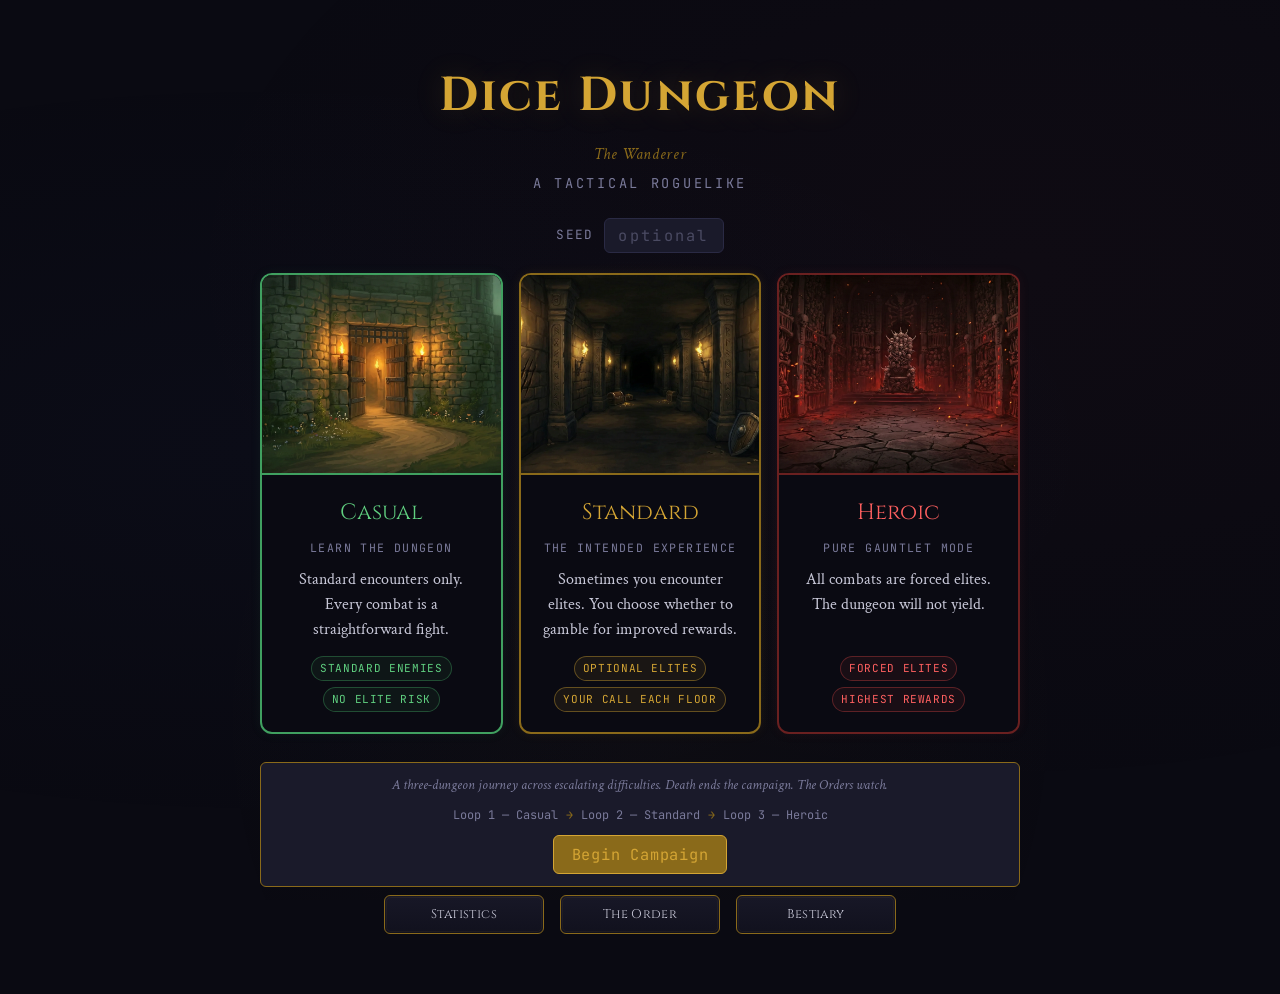
==== index.html @ 60cce3fe "Fix playtester issues: bugs, balance, and UX improvements - #29: Add bug report button to game-over " ====
<!DOCTYPE html>
<html lang="en">
<head>
    <meta charset="UTF-8">
    <meta name="viewport" content="width=device-width, initial-scale=1.0">
    <script>
        (function() {
            var h = window.location.hostname;
            if (h === 'localhost' || h === '127.0.0.1' || h.startsWith('dev.')) {
                document.documentElement.classList.add('is-dev');
                document.title = 'Dice Dungeon DEV';
            } else {
                document.title = 'Dice Dungeon';
            }
        })();
    </script>
    <title>Dice Dungeon</title>
    <!-- PWA -->
    <meta name="theme-color" content="#d4a534">
    <meta name="mobile-web-app-capable" content="yes">
    <meta name="apple-mobile-web-app-capable" content="yes">
    <!-- Fonts -->
    <link rel="preconnect" href="https://fonts.googleapis.com">
    <link rel="preconnect" href="https://fonts.gstatic.com" crossorigin>
    <link href="https://fonts.googleapis.com/css2?family=Cinzel:wght@400;600;700&family=Crimson+Text:ital,wght@0,400;0,600;0,700;1,400&family=JetBrains+Mono:wght@400;600;700&family=Caveat:wght@400;600;700&display=swap" rel="stylesheet">
    <link rel="stylesheet" href="style.css">
</head>
<body>
<div id="game">

<!-- ═══════════ START SCREEN ═══════════ -->
<div id="screen-start" class="screen active">
    <div class="start-screen">
        <h1>Dice Dungeon<span class="dev-only"> DEV</span></h1>
        <div id="home-rank-display" class="home-rank"></div>
        <div class="subtitle">A Tactical Roguelike</div>
        <div id="diff-select-last-run"></div>
        <div class="seed-input-row">
            <label for="seed-input" class="seed-input-label">Seed</label>
            <input type="text" id="seed-input" class="seed-input" placeholder="optional" maxlength="8" autocomplete="off" spellcheck="false">
        </div>
        <div class="diff-card-row">

            <div class="diff-card diff-card--casual" onclick="DifficultySelect.pick('casual')">
                <img class="diff-card__img" src="assets/difficulty/casual_dungeon_entrance.webp" alt="Casual">
                <div class="diff-card__body">
                    <div class="diff-card__name">Casual</div>
                    <div class="diff-card__tagline">Learn the Dungeon</div>
                    <div class="diff-card__desc">Standard encounters only. Every combat is a straightforward fight.</div>
                    <div class="diff-card__traits">
                        <span class="diff-card__trait">Standard enemies</span>
                        <span class="diff-card__trait">No elite risk</span>
                    </div>
                </div>
            </div>

            <div class="diff-card diff-card--standard" onclick="DifficultySelect.pick('standard')">
                <img class="diff-card__img" src="assets/difficulty/standard_dungeon_entrance.webp" alt="Standard">
                <div class="diff-card__body">
                    <div class="diff-card__name">Standard</div>
                    <div class="diff-card__tagline">The Intended Experience</div>
                    <div class="diff-card__desc">Sometimes you encounter elites. You choose whether to gamble for improved rewards.</div>
                    <div class="diff-card__traits">
                        <span class="diff-card__trait">Optional elites</span>
                        <span class="diff-card__trait">Your call each floor</span>
                    </div>
                </div>
            </div>

            <div class="diff-card diff-card--heroic" onclick="DifficultySelect.pick('heroic')">
                <img class="diff-card__img" src="assets/difficulty/heroic_dungeon_entrance.webp" alt="Heroic">
                <div class="diff-card__body">
                    <div class="diff-card__name">Heroic</div>
                    <div class="diff-card__tagline">Pure Gauntlet Mode</div>
                    <div class="diff-card__desc">All combats are forced elites. The dungeon will not yield.</div>
                    <div class="diff-card__traits">
                        <span class="diff-card__trait">Forced elites</span>
                        <span class="diff-card__trait">Highest rewards</span>
                    </div>
                </div>
            </div>

        </div>
        <div id="start-campaign-action"></div>
        <div class="start-secondary-btns">
            <button class="start-nav-btn" onclick="Stats.show()">
                <span class="start-nav-label">Statistics</span>
            </button>
            <button class="start-nav-btn" onclick="CampaignScreen.show()">
                <span class="start-nav-label">The Order</span>
            </button>
            <button class="start-nav-btn" onclick="Bestiary.show()">
                <span class="start-nav-label">Bestiary</span>
            </button>
        </div>
    </div>
</div>

<!-- ═══════════ STATS SCREEN ═══════════ -->
<div id="screen-stats" class="screen">
    <div class="stats-screen">
        <h2>Statistics</h2>
        <div id="stats-content"></div>
        <div style="margin-top:24px; display:flex; gap:12px; justify-content:center; flex-wrap:wrap;">
            <button class="btn btn-primary" onclick="Stats.back()">Back to Menu</button>
            <button class="btn" onclick="Stats.clearHistory()" style="color:var(--red);">Clear History</button>
        </div>
    </div>
</div>

<!-- ═══════════ CAMPAIGN SCREEN ═══════════ -->
<div id="screen-campaign" class="screen">
    <div class="order-codex-shell">
        <aside class="order-codex-index">
            <div class="order-codex-index-header">
                <div class="order-codex-back-btn" onclick="CampaignScreen.back()">← Back</div>
                <h1>The Ancient Orders</h1>
                <div class="order-codex-subtitle">Favoured Compendium</div>
            </div>
            <div class="order-codex-index-list" id="order-codex-index-list"></div>
            <div class="order-codex-index-footer">
                <button class="order-codex-reset-btn" onclick="CampaignScreen.resetAll()">Reset Progress</button>
            </div>
        </aside>
        <main class="order-codex-page" id="order-codex-page">
            <div class="order-codex-parchment" id="order-codex-parchment">
                <div class="order-codex-empty-state">
                    <div class="order-codex-empty-glyph">✦</div>
                    <p>Select an Order from the index<br>to read its record.</p>
                </div>
            </div>
        </main>
    </div>
</div>

<!-- ═══════════ BESTIARY SCREEN ═══════════ -->
<div id="screen-bestiary" class="screen">
    <div class="bestiary-shell">
        <aside class="bestiary-index">
            <div class="bestiary-index-header">
                <div class="bestiary-back-btn" onclick="Bestiary.back()">← Back</div>
                <h1>Bestiary</h1>
                <div class="bestiary-subtitle">Dice Dungeon — Field Compendium</div>
            </div>
            <div class="bestiary-index-search">
                <input type="text" id="bestiary-search-input" placeholder="Search creatures…" autocomplete="off" />
            </div>
            <div class="bestiary-index-filter">
                <button class="bestiary-filter-btn active" data-act="all">All</button>
                <button class="bestiary-filter-btn" data-act="boss">Bosses</button>
            </div>
            <button class="dev-only" onclick="Bestiary.revealAll()" style="margin:6px 12px 2px;padding:4px 10px;font-size:0.75rem;font-family:var(--font-data);background:#7a2020;color:#f5e6c8;border:1px solid #5a1010;border-radius:3px;cursor:pointer;width:calc(100% - 24px)">[DEV] Reveal All</button>
            <div class="bestiary-index-count" id="bestiary-index-count">— entries</div>
            <div class="bestiary-index-list" id="bestiary-index-list"></div>
        </aside>
        <main class="bestiary-page" id="bestiary-page">
            <div class="bestiary-parchment" id="bestiary-parchment">
                <div class="bestiary-empty-state">
                    <div class="bestiary-empty-glyph">B</div>
                    <p>Select a creature from the index<br>to read its entry.</p>
                </div>
            </div>
        </main>
    </div>
</div>

<!-- ═══════════ DUNGEON PATH SCREEN ═══════════ -->
<div id="screen-dungeon-path" class="screen">
    <div class="dungeon-path-wrapper">
        <div class="dungeon-path-header" style="display:flex; justify-content:space-between; align-items:center;">
            <h2>Dungeon Path</h2>
            <button class="btn" onclick="IssueReport.show()" style="font-size:0.8em; padding:5px 10px;">🐛</button>
        </div>
        <div id="dungeon-path-settings"></div>
        <div id="dungeon-path-seed"></div>
        <div id="dungeon-path-content"></div>
        <button class="btn btn-primary dungeon-path-descend" onclick="DungeonPath.proceed()">Descend into the Dungeon</button>
    </div>
</div>

<!-- ═══════════ ENCOUNTER CHOICE SCREEN ═══════════ -->
<div id="screen-encounter" class="screen">
    <div id="encounter-header"></div>
    <div id="encounter-body"></div>
</div>

<!-- ═══════════ COMBAT SCREEN ═══════════ -->
<div id="screen-combat" class="screen">
    <div class="game-header">
        <div class="header-title">Dice Dungeon</div>
        <div class="stats-row">
            <div class="stat-item"><span class="stat-label">Floor</span><span class="stat-val" id="s-floor">1</span></div>
            <div class="stat-item"><span class="stat-label">Lvl</span><span class="stat-val" id="s-level">1</span></div>
            <div class="stat-item"><span class="stat-label">XP</span><span class="stat-val" id="s-xp">0/50</span></div>
            <div class="stat-item"><span class="stat-label">HP</span><span class="stat-val hp" id="s-hp">50/50</span></div>
            <div class="stat-item"><span class="stat-label">Dice</span><span class="stat-val" id="s-dice">3/4</span></div>
            <div class="stat-item"><span class="stat-label">Gold</span><span class="stat-val gold" id="s-gold">0</span></div>
        </div>
        <div class="header-btns">
            <button class="btn" onclick="DungeonMap.toggle()" style="font-size:0.8em; padding:5px 10px;">🗺️</button>
            <button class="btn" id="btn-inventory" onclick="Inventory.toggle()" style="font-size:0.8em; padding:5px 10px; white-space:nowrap; flex-shrink:0;">📋</button>
            <button class="btn" onclick="IssueReport.show()" style="font-size:0.8em; padding:5px 10px;">🐛</button>
        </div>
    </div>
    <div id="floor-progress"></div>
    <div id="artifacts-display" class="artifacts-bar" style="display:none;"></div>
    <div id="buffs-display" class="buffs-row"></div>

    <div id="enemy-panel" class="enemy-panel"></div>

    <div class="hp-consumable-row">
        <div id="player-hp-bar" class="player-hp-bar">
            <div class="player-hp-container">
                <div class="player-hp-fill" id="player-hp-fill"></div>
                <div class="player-hp-text" id="player-hp-text">50/50</div>
            </div>
            <div id="player-status-bar" class="player-status-bar"></div>
        </div>
        <div class="consumable-slots" id="consumable-slots">
            <div class="consumable-slot" id="cslot-0" data-slot="0"></div>
            <div class="consumable-slot" id="cslot-1" data-slot="1"></div>
        </div>
    </div>

    <div id="combat-environment-bar" style="display:none;"></div>

    <div class="dice-tray" id="dice-tray-main">
        <div class="tray-label">🎲 Your Dice — <span style="color:var(--attack-color)">Left-click → Attack</span> · <span style="color:var(--defend-color)">Right-click → Defend</span> · Click in slot to return</div>
        <div class="dice-pool" id="dice-pool" style="cursor: pointer;"></div>
        <div style="text-align:center; margin-top: 10px;">
            <span id="roll-hint" class="mono" style="color: var(--gold); font-size: 0.85em;">Click dice or press Roll to begin</span>
        </div>
        <div class="dice-actions" style="display:flex; justify-content:center; align-items:center; gap:8px; margin-top:8px; flex-wrap:wrap;">
            <button class="btn btn-reroll" id="btn-reroll-mode" onclick="Combat.enterRerollMode()" style="display:none;">🔄 Reroll</button>
            <button class="btn" id="btn-reroll-cancel" onclick="Combat.exitRerollMode()" style="display:none;">✕ Cancel</button>
            <button class="btn btn-sort" id="btn-sort-dice" onclick="Combat.sortDice()" style="display:none;">⇅ Sort</button>
            <button class="btn" id="btn-return-all" onclick="Combat.returnAll()" style="display:none;">↩ Return All</button>
            <button class="btn btn-execute-main" id="btn-execute" onclick="Combat.execute()" style="display:none;">⚔️ Execute Turn</button>
        </div>
    </div>

    <div class="compact-tray" id="autofire-tray" style="display:none;">
        <span class="compact-tray-label">✨ Auto</span>
        <span id="autofire-dice"></span>
    </div>

    <div class="compact-tray" id="aura-tray" style="display:none;">
        <span id="aura-dice"></span>
    </div>

    <div class="allocation-area">
        <div class="alloc-slot attack-slot" id="slot-attack">
            <div class="slot-header">
                <span class="slot-title">⚔️ Attack <span class="slot-count" id="atk-slot-count">(0/2)</span></span>
                <span class="slot-total" id="attack-total">0</span>
                <span class="slot-gold" id="attack-gold"></span>
                <span class="slot-poison" id="attack-poison"></span>
                <span class="slot-chill"  id="attack-chill"></span>
                <span class="slot-burn"   id="attack-burn"></span>
                <span class="slot-mark"   id="attack-mark"></span>
            </div>
            <div class="slot-dice-grid" id="slot-attack-dice"></div>
            <div class="slot-summary" id="attack-summary"></div>
        </div>
        <div class="alloc-slot defend-slot" id="slot-defend">
            <div class="slot-header">
                <span class="slot-title">🛡️ Defend <span class="slot-count" id="def-slot-count">(0/2)</span></span>
                <span class="slot-total" id="defend-total">0</span>
                <span class="slot-gold"  id="defend-gold"></span>
                <span class="slot-chill" id="defend-chill"></span>
            </div>
            <div class="slot-dice-grid" id="slot-defend-dice"></div>
            <div class="slot-summary" id="defend-summary"></div>
        </div>
    </div>

    <div class="combat-log" id="combat-log"></div>
</div>

<!-- ═══════════ BATTLE SUMMARY SCREEN ═══════════ -->
<div id="screen-battle-summary" class="screen">
    <div class="game-header">
        <div class="header-title">Dice Dungeon</div>
        <div class="stats-row">
            <div class="stat-item"><span class="stat-label">Floor</span><span class="stat-val" id="bs-floor">1</span></div>
            <div class="stat-item"><span class="stat-label">HP</span><span class="stat-val hp" id="bs-hp">50/50</span></div>
            <div class="stat-item"><span class="stat-label">Gold</span><span class="stat-val gold" id="bs-gold">0</span></div>
        </div>
        <div class="header-btns">
            <button class="btn" onclick="DungeonMap.toggle()" style="font-size:0.8em; padding:5px 10px;">🗺️</button>
            <button class="btn" onclick="Inventory.toggle()" style="font-size:0.8em; padding:5px 10px; white-space:nowrap; flex-shrink:0;">📋</button>
            <button class="btn" onclick="IssueReport.show()" style="font-size:0.8em; padding:5px 10px;">🐛</button>
        </div>
    </div>
    <div class="section-title" id="bs-title">Victory!</div>
    <div id="bs-content"></div>
</div>

<!-- ═══════════ REWARD SCREEN ═══════════ -->
<div id="screen-reward" class="screen">
    <div class="game-header">
        <div class="header-title">Dice Dungeon</div>
        <div class="stats-row">
            <div class="stat-item"><span class="stat-label">Floor</span><span class="stat-val" id="r-floor">1</span></div>
            <div class="stat-item"><span class="stat-label">HP</span><span class="stat-val hp" id="r-hp">50/50</span></div>
            <div class="stat-item"><span class="stat-label">Gold</span><span class="stat-val gold" id="r-gold">0</span></div>
        </div>
        <div class="header-btns">
            <button class="btn" onclick="DungeonMap.toggle()" style="font-size:0.8em; padding:5px 10px;">🗺️</button>
            <button class="btn" onclick="Inventory.toggle()" style="font-size:0.8em; padding:5px 10px; white-space:nowrap; flex-shrink:0;">📋</button>
            <button class="btn" onclick="IssueReport.show()" style="font-size:0.8em; padding:5px 10px;">🐛</button>
        </div>
    </div>
    <div class="section-title" id="reward-title">Victory — Choose Your Reward</div>
    <div class="card-grid" id="reward-cards"></div>
</div>

<!-- ═══════════ SKILL DIE SCREEN ═══════════ -->
<div id="screen-skill-die" class="screen"></div>

<!-- ═══════════ SHOP SCREEN ═══════════ -->
<div id="screen-shop" class="screen">
    <div class="game-header">
        <div class="header-title">The Dice Emporium</div>
        <div class="stats-row">
            <div class="stat-item"><span class="stat-label">HP</span><span class="stat-val hp" id="sh-hp">50/50</span></div>
            <div class="stat-item"><span class="stat-label">Dice</span><span class="stat-val" id="sh-dice">3/4</span></div>
            <div class="stat-item"><span class="stat-label">Gold</span><span class="stat-val gold" id="sh-gold">0</span></div>
        </div>
        <div class="header-btns">
            <button class="btn" onclick="DungeonMap.toggle()" style="font-size:0.8em; padding:5px 10px;">🗺️</button>
            <button class="btn" onclick="Inventory.toggle()" style="font-size:0.8em; padding:5px 10px; white-space:nowrap; flex-shrink:0;">📋</button>
            <button class="btn" onclick="IssueReport.show()" style="font-size:0.8em; padding:5px 10px;">🐛</button>
        </div>
    </div>
    <div class="shop-tabs-row">
        <button class="shop-tab active" id="tab-forge" onclick="Shop.switchTab('forge')">⚒️ Forge</button>
        <button class="shop-tab" id="tab-market" onclick="Shop.switchTab('market')">🧴 Market</button>
        <button class="shop-tab" id="tab-sell" onclick="Shop.switchTab('sell')">💰 Sell</button>
    </div>
    <div id="shop-forge-content"><div class="card-grid" id="shop-cards"></div></div>
    <div id="shop-market-content" style="display:none;"></div>
    <div id="shop-sell-content" style="display:none;"></div>
    <div class="btn-group" style="margin-top:16px;">
        <button class="btn btn-primary" onclick="Shop.leave()">Continue →</button>
    </div>
</div>

<!-- ═══════════ EVENT SCREEN ═══════════ -->
<div id="screen-event" class="screen">
    <div class="game-header">
        <div class="header-title">Dice Dungeon</div>
        <div class="stats-row">
            <div class="stat-item"><span class="stat-label">Floor</span><span class="stat-val" id="e-floor">1</span></div>
            <div class="stat-item"><span class="stat-label">HP</span><span class="stat-val hp" id="e-hp">50/50</span></div>
            <div class="stat-item"><span class="stat-label">Gold</span><span class="stat-val gold" id="e-gold">0</span></div>
        </div>
        <div class="header-btns">
            <button class="btn" onclick="DungeonMap.toggle()" style="font-size:0.8em; padding:5px 10px;">🗺️</button>
            <button class="btn" onclick="Inventory.toggle()" style="font-size:0.8em; padding:5px 10px; white-space:nowrap; flex-shrink:0;">📋</button>
            <button class="btn" onclick="IssueReport.show()" style="font-size:0.8em; padding:5px 10px;">🐛</button>
        </div>
    </div>
    <div class="event-panel" id="event-panel"></div>
</div>

<!-- ═══════════ REST SCREEN ═══════════ -->
<div id="screen-rest" class="screen">
    <div class="game-header">
        <div class="header-title">Dice Dungeon</div>
        <div class="stats-row">
            <div class="stat-item"><span class="stat-label">HP</span><span class="stat-val hp" id="rest-hp">50/50</span></div>
            <div class="stat-item"><span class="stat-label">Gold</span><span class="stat-val gold" id="rest-gold">0</span></div>
        </div>
        <div class="header-btns">
            <button class="btn" onclick="DungeonMap.toggle()" style="font-size:0.8em; padding:5px 10px;">🗺️</button>
            <button class="btn" onclick="Inventory.toggle()" style="font-size:0.8em; padding:5px 10px; white-space:nowrap; flex-shrink:0;">📋</button>
            <button class="btn" onclick="IssueReport.show()" style="font-size:0.8em; padding:5px 10px;">🐛</button>
        </div>
    </div>
    <div class="section-title" id="rest-title">Act Complete — Rest &amp; Prepare</div>
    <div id="rest-content"></div>
</div>

<!-- ═══════════ ORDER INTERACTION ═══════════ -->
<div id="screen-order-interaction" class="screen">
    <div class="order-interaction-wrap">
        <h2>The Order Speaks</h2>
        <div id="order-interaction-entries"></div>
        <button class="btn btn-primary" id="order-interaction-continue">Continue</button>
    </div>
</div>

<!-- ═══════════ GAME OVER ═══════════ -->
<div id="screen-gameover" class="screen">
    <div class="gameover-screen">
        <h2 id="go-title">Defeated</h2>
        <div class="final-stats" id="go-stats"></div>
        <div id="go-unlocks"></div>
        <div id="go-buttons" style="margin-top:20px; display:flex; gap:12px; justify-content:center; flex-wrap:wrap;">
            <button class="btn btn-primary" onclick="Game.backToStart()">Try Again</button>
            <button class="btn" onclick="IssueReport.show()" style="font-size:0.8em; padding:5px 10px;">🐛</button>
        </div>
    </div>
</div>

<!-- ═══════════ INVENTORY OVERLAY ═══════════ -->
<div id="inventory-overlay" style="display:none; position:fixed; inset:0; z-index:100; background:rgba(0,0,0,0.8); overflow-y:auto; padding:20px;">
    <div style="max-width:500px; margin:0 auto;">
        <div style="display:flex; justify-content:space-between; align-items:center; margin-bottom:16px;">
            <h2 style="color:var(--gold); font-family:var(--font-heading); margin:0;">📋 Build Overview</h2>
            <button class="btn" onclick="Inventory.toggle()" style="font-size:0.8em;">✕ Close</button>
        </div>
        <div id="inventory-content"></div>
    </div>
</div>

<!-- ═══════════ CONSUMABLE CONFIRM OVERLAY ═══════════ -->
<div id="consumable-confirm" style="display:none; position:fixed; inset:0; z-index:200; background:rgba(0,0,0,0.75);">
    <div class="consumable-confirm-box">
        <div id="consumable-confirm-text" style="margin-bottom:4px;"></div>
        <div id="consumable-confirm-desc" style="font-size:0.8em; color:var(--text-dim); margin-bottom:12px;"></div>
        <div style="display:flex; gap:10px; justify-content:center;">
            <button class="btn btn-primary" id="consumable-confirm-yes">Use</button>
            <button class="btn" id="consumable-confirm-no">Cancel</button>
        </div>
    </div>
</div>

<!-- ═══════════ CONSUMABLE SWAP OVERLAY ═══════════ -->
<div id="consumable-swap" style="display:none; position:fixed; inset:0; z-index:200; background:rgba(0,0,0,0.75);">
    <div class="consumable-confirm-box">
        <div style="font-size:0.9em; color:var(--gold); margin-bottom:12px;">🎒 Inventory full — replace which item?</div>
        <div id="consumable-swap-cards" style="display:flex; gap:8px; justify-content:center; flex-wrap:wrap; margin-bottom:12px;"></div>
        <div style="text-align:center;">
            <button class="btn" id="consumable-swap-cancel">Cancel</button>
        </div>
    </div>
</div>

<!-- ═══════════ DUNGEON MAP OVERLAY ═══════════ -->
<div id="dungeon-map-overlay" style="display:none;">
    <div class="dungeon-map-inner">
        <div class="dungeon-map-header">
            <h2>Dungeon Map</h2>
            <button class="btn" onclick="DungeonMap.toggle()" style="font-size:0.8em;">✕ Close</button>
        </div>
        <div id="dungeon-map-seed"></div>
        <div id="dungeon-map-content"></div>
    </div>
</div>

<!-- ═══════════ ISSUE REPORT OVERLAY ═══════════ -->
<div id="issue-report-overlay" style="display:none; position:fixed; inset:0; z-index:200; background:rgba(0,0,0,0.75);">
    <div class="issue-report-box">
        <h2>Report Issue</h2>
        <label class="issue-label">Category</label>
        <select id="issue-category" class="issue-select">
            <option value="bug">Bug</option>
            <option value="balance">Balance</option>
            <option value="ui-ux">UI / UX</option>
            <option value="suggestion">Suggestion</option>
        </select>
        <label class="issue-label">Title</label>
        <input type="text" id="issue-title" class="issue-input" placeholder="Brief title..." maxlength="100" autocomplete="off">
        <label class="issue-label">Description</label>
        <textarea id="issue-desc" class="issue-input issue-textarea" placeholder="Describe the issue..." rows="4"></textarea>
        <div id="issue-context" class="issue-context-preview"></div>
        <div class="issue-actions">
            <button class="btn" onclick="IssueReport.close()">Cancel</button>
            <button class="btn btn-primary" onclick="IssueReport.submit()">Submit</button>
        </div>
        <div id="issue-status" class="issue-status"></div>
    </div>
</div>

</div><!-- /game -->

<script type="module" src="js/screens.js"></script>
<script>
    if ('serviceWorker' in navigator)
        navigator.serviceWorker.register('sw.js');
</script>
</body>
</html>
---- style.css ----
:root {
    /* ─── Font families ─── */
    --font-heading: 'Cinzel', Georgia, 'Times New Roman', serif;
    --font-body:    'Crimson Text', Georgia, 'Times New Roman', serif;
    --font-data:    'JetBrains Mono', 'Courier New', Consolas, monospace;
    --font-hand:    'Caveat', cursive;

    /* ─── Font size scale (rem) ─── */
    --text-xs:   0.7rem;
    --text-sm:   0.8rem;
    --text-base: 1rem;
    --text-md:   1.15rem;
    --text-lg:   1.4rem;
    --text-xl:   1.75rem;
    --text-2xl:  2.2rem;

    /* ─── Spacing scale (rem) ─── */
    --space-xs:  0.25rem;
    --space-sm:  0.5rem;
    --space-md:  0.75rem;
    --space-lg:  1rem;
    --space-xl:  1.5rem;

    --bg-deep: #0a0a12;
    --bg-mid: #12121e;
    --bg-surface: #1a1a2a;
    --bg-raised: #22223a;
    --border: #2a2a44;
    --border-bright: #3a3a5a;
    --text: #c8c8d8;
    --text-dim: #7a7a9a;
    --text-bright: #e8e8f0;
    --gold: #d4a534;
    --gold-dim: #8a6a1a;
    --red: #c44040;
    --red-dim: #6a2020;
    --red-bright: #ff6060;
    --green: #40a060;
    --green-bright: #60d080;
    --blue: #4060c0;
    --blue-bright: #6080e0;
    --purple: #8040c0;
    --attack-color: #c44040;
    --defend-color: #4060c0;
    --slot-glow-attack: rgba(196, 64, 64, 0.4);
    --slot-glow-defend: rgba(64, 96, 192, 0.4);
}

* { margin: 0; padding: 0; box-sizing: border-box; }

/* ─── Responsive root font size ─── */
html { font-size: 15px; }
@media (min-width: 600px) { html { font-size: 16px; } }
@media (min-width: 1024px) { html { font-size: 17px; } }

body {
    font-family: var(--font-body);
    background: var(--bg-deep);
    color: var(--text);
    min-height: 100vh;
    display: flex;
    justify-content: center;
    align-items: flex-start;
    padding: 20px;
    font-size: var(--text-base);
    line-height: 1.55;
    overflow-x: hidden;
}

/* Subtle background texture */
body::before {
    content: '';
    position: fixed;
    inset: 0;
    background:
        radial-gradient(ellipse at 20% 50%, rgba(64, 96, 192, 0.03) 0%, transparent 60%),
        radial-gradient(ellipse at 80% 30%, rgba(196, 64, 64, 0.03) 0%, transparent 60%),
        radial-gradient(ellipse at 50% 80%, rgba(212, 165, 52, 0.02) 0%, transparent 50%);
    pointer-events: none;
    z-index: 0;
}

#game {
    max-width: 800px;
    width: 100%;
    position: relative;
    z-index: 1;
}

/* ── Typography ── */
h1 { font-family: var(--font-heading); font-size: var(--text-2xl); font-weight: 700; letter-spacing: 0.05em; }
h2 { font-family: var(--font-heading); font-size: var(--text-xl);  font-weight: 600; letter-spacing: 0.03em; }
h3 { font-family: var(--font-heading); font-size: var(--text-lg);  font-weight: 600; }
.mono { font-family: var(--font-data); font-size: 0.85em; }

/* ── Screens ── */
.screen { display: none; }
.screen.active { display: block; animation: fadeIn 0.4s ease; }

@keyframes fadeIn {
    from { opacity: 0; transform: translateY(8px); }
    to { opacity: 1; transform: translateY(0); }
}

/* ── Header / Stats ── */
.game-header {
    display: flex;
    align-items: center;
    justify-content: space-between;
    padding: 14px 20px;
    background: var(--bg-surface);
    border: 1px solid var(--border);
    border-radius: 8px;
    margin-bottom: 16px;
    gap: 12px;
}

.header-title {
    font-family: var(--font-heading);
    font-size: 1.1em;
    color: var(--gold);
}

.stats-row {
    display: flex;
    gap: 20px;
    font-family: var(--font-data);
    font-size: 0.9em;
}

.stat-item { display: flex; gap: 6px; align-items: center; }
.stat-label { color: var(--text-dim); text-transform: uppercase; font-size: 0.8em; letter-spacing: 0.1em; }
.stat-val { color: var(--text-bright); font-weight: 700; }
.stat-val.hp { color: var(--red-bright); }
.stat-val.gold { color: var(--gold); }

/* ── Floor Progress ── */
.floor-progress {
    display: flex;
    gap: 3px;
    margin-bottom: 16px;
    padding: 10px 16px;
    background: var(--bg-surface);
    border: 1px solid var(--border);
    border-radius: 6px;
}

.floor-pip {
    flex: 1;
    height: 24px;
    min-width: 20px;
    background: var(--bg-raised);
    border-radius: 4px;
    position: relative;
    transition: all 0.3s;
    display: flex;
    align-items: center;
    justify-content: center;
    cursor: default;
}
.floor-pip-icon {
    font-size: 0.55em;
    line-height: 1;
    opacity: 0.4;
}
.floor-pip.completed { border: 1px solid var(--green); }
.floor-pip.completed .floor-pip-icon { opacity: 0.7; }
.floor-pip.current {
    background: rgba(212, 165, 52, 0.15);
    border: 1px solid var(--gold);
    box-shadow: 0 0 8px var(--gold);
}
.floor-pip.current .floor-pip-icon { opacity: 1; }
.floor-pip--boss { border-bottom: 2px solid var(--red-dim); }
.floor-pip--boss.current { border-bottom-color: var(--red); box-shadow: 0 0 8px var(--red); }
.floor-pip--shop { border-bottom: 2px solid var(--gold-dim); }
.floor-pip--event { border-bottom: 2px solid rgba(128, 64, 192, 0.4); }
.floor-rest-pip {
    font-size: 0.55em;
    padding: 0 2px;
    opacity: 0.3;
    display: flex;
    align-items: center;
}
.floor-rest-pip.completed { opacity: 0.6; }

.act-label {
    font-family: var(--font-data);
    font-size: 0.65em;
    color: var(--text-dim);
    text-transform: uppercase;
    letter-spacing: 0.15em;
    padding: 0 4px;
    display: flex;
    align-items: center;
}

/* ── Enemy Display ── */
.enemy-panel {
    background: var(--bg-surface);
    border: 1px solid var(--border);
    border-radius: 8px;
    padding: 20px;
    margin-bottom: 16px;
    text-align: center;
    position: relative;
    overflow: hidden;
    transition: box-shadow 0.4s ease, border-color 0.4s ease;
}

.enemy-name {
    font-family: var(--font-heading);
    font-size: 1.6em;
    color: var(--red-bright);
    margin-bottom: 4px;
}

.enemy-name.elite { color: var(--gold); text-shadow: 0 0 12px rgba(212, 165, 52, 0.4); }

.enemy-subtitle {
    font-family: var(--font-data);
    font-size: 0.85em;
    color: var(--text-dim);
    margin-bottom: 12px;
}

.enemy-hp-bar {
    width: 100%;
    height: 12px;
    background: var(--bg-raised);
    border-radius: 5px;
    overflow: hidden;
    margin-bottom: 6px;
}

.enemy-hp-fill {
    height: 100%;
    background: linear-gradient(90deg, var(--red) 0%, var(--red-bright) 100%);
    border-radius: 5px;
    transition: width 0.5s ease;
}

.enemy-hp-text {
    font-family: var(--font-data);
    font-size: 0.9em;
    color: var(--red-bright);
}

/* ── Enemy Status Overlays ── */
/* Ordered by visual priority (last wins in CSS cascade) */
.enemy-panel.status-mark {
    border-color: #cc4444;
    box-shadow: inset 0 0 20px rgba(204, 68, 68, 0.1), 0 0 8px rgba(204, 68, 68, 0.2);
}
.enemy-panel.status-weaken {
    border-color: #c060a0;
    box-shadow: inset 0 0 20px rgba(192, 96, 160, 0.1), 0 0 8px rgba(192, 96, 160, 0.2);
}
.enemy-panel.status-chill {
    border-color: #80c0e0;
    box-shadow: inset 0 0 20px rgba(128, 192, 224, 0.08), 0 0 8px rgba(128, 192, 224, 0.15);
}
.enemy-panel.status-poison {
    border-color: #50a030;
    box-shadow: inset 0 0 25px rgba(80, 160, 48, 0.12), 0 0 10px rgba(80, 160, 48, 0.2);
}
.enemy-panel.status-poison::after {
    content: '';
    position: absolute; inset: 0;
    background: radial-gradient(ellipse at 50% 100%, rgba(80,160,48,0.1) 0%, transparent 60%);
    pointer-events: none;
    animation: poison-pulse 3s ease-in-out infinite;
}
@keyframes poison-pulse {
    0%, 100% { opacity: 0.5; }
    50% { opacity: 1; }
}
.enemy-panel.status-burn {
    border-color: #d06020;
    box-shadow: inset 0 0 25px rgba(208, 96, 32, 0.12), 0 0 10px rgba(208, 96, 32, 0.25);
}
.enemy-panel.status-burn::after {
    content: '';
    position: absolute; inset: 0;
    background: radial-gradient(ellipse at 50% 100%, rgba(255,120,30,0.15) 0%, transparent 50%);
    pointer-events: none;
    animation: burn-flicker 1.5s ease-in-out infinite alternate;
}
@keyframes burn-flicker {
    0% { opacity: 0.4; }
    30% { opacity: 1; }
    60% { opacity: 0.6; }
    100% { opacity: 0.9; }
}
.enemy-panel.status-stun {
    border-color: #d0d020;
    box-shadow: inset 0 0 25px rgba(208, 208, 32, 0.12), 0 0 10px rgba(208, 208, 32, 0.25);
}
.enemy-panel.status-stun::after {
    content: '';
    position: absolute; inset: 0;
    background: radial-gradient(ellipse at 50% 30%, rgba(220,220,40,0.1) 0%, transparent 50%);
    pointer-events: none;
    animation: stun-flash 0.8s ease-in-out infinite alternate;
}
@keyframes stun-flash {
    0% { opacity: 0.3; }
    100% { opacity: 1; }
}
.enemy-panel.status-frozen {
    border-color: #60c0e0;
    box-shadow: inset 0 0 30px rgba(96, 192, 224, 0.15), 0 0 12px rgba(96, 192, 224, 0.25);
}
.enemy-panel.status-frozen::after {
    content: '';
    position: absolute; inset: 0;
    background: linear-gradient(180deg, rgba(100,200,240,0.12) 0%, transparent 40%);
    pointer-events: none;
    animation: frost-pulse 2s ease-in-out infinite;
}
@keyframes frost-pulse {
    0%, 100% { opacity: 0.6; }
    50% { opacity: 1; }
}

/* ── HP + CONSUMABLE ROW ── */
.hp-consumable-row {
    display: flex;
    align-items: center;
    gap: 8px;
    margin-bottom: 8px;
}
.player-hp-bar {
    flex: 1;
    margin-bottom: 0;
}
.player-hp-container {
    width: 100%;
    height: 14px;
    background: var(--bg-raised);
    border-radius: 5px;
    overflow: hidden;
    position: relative;
}
.player-hp-fill {
    height: 100%;
    background: linear-gradient(90deg, #40a060 0%, #60d080 100%);
    border-radius: 5px;
    transition: width 0.5s ease;
}
.player-hp-text {
    position: absolute;
    inset: 0;
    display: flex;
    align-items: center;
    justify-content: center;
    font-family: var(--font-data);
    font-size: 0.75em;
    color: #fff;
    text-shadow: 0 0 3px rgba(0,0,0,0.8);
}
.player-status-bar {
    display: flex;
    flex-wrap: wrap;
    gap: 4px;
    margin-top: 3px;
}
.player-status-bar:empty { display: none; }
.player-status-tag {
    display: inline-flex;
    align-items: center;
    gap: 3px;
    padding: 1px 6px;
    border-radius: 4px;
    font-family: var(--font-data);
    font-size: 0.7em;
    font-weight: 600;
}
.player-status-tag--poison {
    color: #50a030;
    background: rgba(80,160,48,0.12);
    border: 1px solid rgba(80,160,48,0.35);
}
.player-status-tag--sealed {
    color: #f07070;
    background: rgba(200,60,60,0.1);
    border: 1px solid rgba(200,60,60,0.3);
}
.player-status-tag--fury-ready {
    color: #ffd060;
    background: rgba(180,100,0,0.25);
    border: 1px solid #d4a534;
}

.enemy-intent {
    margin-top: 12px;
    padding: 8px 14px;
    background: rgba(196, 64, 64, 0.1);
    border: 1px solid rgba(196, 64, 64, 0.3);
    border-radius: 6px;
    font-size: 0.95em;
    color: var(--text);
}

/* ── Enemy Passive Tags ── */
.enemy-passive-tags {
    margin: 6px 0 2px;
    display: flex;
    flex-wrap: wrap;
    gap: 3px;
    justify-content: center;
}

.passive-tag {
    background: rgba(255,255,255,0.06);
    border: 1px solid rgba(255,255,255,0.15);
    border-radius: 4px;
    padding: 2px 7px;
    font-size: 0.72em;
    color: var(--text-dim);
    display: inline-block;
}

/* ── Dice Tray ── */
.dice-tray {
    background: var(--bg-surface);
    border: 1px solid var(--border);
    border-radius: 8px;
    padding: 20px;
    margin-bottom: 16px;
}

.tray-label {
    font-family: var(--font-data);
    font-size: 0.8em;
    color: var(--text-dim);
    text-transform: uppercase;
    letter-spacing: 0.15em;
    margin-bottom: 12px;
}

/* ── Compact trays (auto-fire & aura) ── */
.compact-tray {
    display: flex;
    align-items: center;
    justify-content: center;
    gap: 6px;
    padding: 4px 10px;
    margin-bottom: 6px;
    font-size: 0.8em;
    opacity: 0.85;
}
.compact-tray-label {
    font-family: var(--font-data);
    color: var(--text-dim);
    text-transform: uppercase;
    letter-spacing: 0.1em;
    font-size: 0.75em;
}
.auto-chip {
    display: inline-flex;
    align-items: center;
    gap: 3px;
    background: rgba(212, 165, 52, 0.12);
    border: 1px solid rgba(212, 165, 52, 0.3);
    border-radius: 4px;
    padding: 1px 7px;
    color: var(--gold);
    font-family: var(--font-data);
    font-size: 1em;
}
.aura-chip {
    display: inline-flex;
    align-items: center;
    gap: 3px;
    background: rgba(255, 200, 0, 0.08);
    border: 1px solid rgba(255, 200, 0, 0.2);
    border-radius: 4px;
    padding: 1px 7px;
    color: var(--gold);
    font-family: var(--font-data);
    font-size: 1em;
}

.dice-pool {
    display: flex;
    gap: 10px;
    flex-wrap: wrap;
    justify-content: center;
    min-height: 70px;
    padding: 10px;
    background: var(--bg-mid);
    border: 1px dashed var(--border);
    border-radius: 6px;
}

/* ── Dice ── */
.die {
    width: 68px;
    height: 68px;
    display: flex;
    align-items: center;
    justify-content: center;
    font-family: var(--font-data);
    font-size: 1.5em;
    font-weight: 700;
    border-radius: 10px;
    cursor: grab;
    user-select: none;
    position: relative;
    transition: transform 0.2s, box-shadow 0.2s, opacity 0.2s;
    border: 2px solid var(--border-bright);
    background: var(--bg-raised);
    color: var(--text-bright);
}

.die:hover { transform: translateY(-3px); box-shadow: 0 6px 16px rgba(0,0,0,0.4); }
.die.dragging { opacity: 0.4; cursor: grabbing; }
.die.die--sm { font-size: 1.1em; }
.die.die--xs { font-size: 0.85em; }

.die .die-label {
    position: absolute;
    top: 2px;
    right: 4px;
    font-size: 0.35em;
    color: var(--text-dim);
    font-weight: 400;
}

.die .die-face-icon {
    position: absolute;
    top: 2px;
    right: 3px;
    font-size: 0.5em;
}
.die .die-face-icon--active {
    position: absolute;
    top: 2px;
    right: 3px;
    font-size: 0.55em;
    filter: drop-shadow(0 0 3px rgba(255,255,255,0.8));
}

.die.unrolled {
    color: var(--text-dim);
    border-style: dashed;
}

.die.aura-boosted {
    border-color: rgba(255, 200, 0, 0.4);
    box-shadow: 0 0 10px rgba(255, 200, 0, 0.15);
}
.die.aura-boosted.special {
    box-shadow: 0 0 10px rgba(255, 200, 0, 0.15), 0 0 8px rgba(212, 165, 52, 0.2);
}

.die .die-aura-badge {
    position: absolute;
    bottom: 2px;
    right: 3px;
    font-size: 0.35em;
    font-weight: 700;
    color: #ffe070;
    text-shadow: 0 0 4px rgba(255, 200, 0, 0.6);
}
.die.volley-boosted {
    border-color: rgba(80, 200, 80, 0.4);
    box-shadow: 0 0 10px rgba(80, 200, 80, 0.15);
}
.die.aura-boosted.volley-boosted {
    border-color: rgba(180, 210, 60, 0.4);
    box-shadow: 0 0 10px rgba(255, 200, 0, 0.15), 0 0 8px rgba(80, 200, 80, 0.15);
}
.die .die-volley-badge {
    position: absolute;
    bottom: 2px;
    left: 3px;
    font-size: 0.35em;
    font-weight: 700;
    color: #70e070;
    text-shadow: 0 0 4px rgba(80, 200, 80, 0.6);
}
.die .die-passive-badge {
    position: absolute;
    top: 2px;
    left: 3px;
    font-size: 0.35em;
    font-weight: 700;
    color: #70c8ff;
    text-shadow: 0 0 4px rgba(80, 160, 255, 0.6);
}

.die.special {
    border-color: var(--gold);
    box-shadow: 0 0 8px rgba(212, 165, 52, 0.2);
}

@keyframes diceRoll {
    0% { transform: rotate(0deg) scale(1); }
    25% { transform: rotate(90deg) scale(1.1); }
    50% { transform: rotate(180deg) scale(1); }
    75% { transform: rotate(270deg) scale(1.1); }
    100% { transform: rotate(360deg) scale(1); }
}

.die.rolling { animation: diceRoll 0.4s ease; }

@keyframes pulse-glow {
    0%, 100% { filter: brightness(1); }
    50% { filter: brightness(1.3); }
}

/* Reroll mode: selectable dice glow gold */
.die.reroll-selectable {
    border-color: var(--gold) !important;
    box-shadow: 0 0 14px rgba(212, 165, 52, 0.6) !important;
    cursor: crosshair !important;
    animation: pulse-glow 1s ease infinite;
}
.die.reroll-selectable:hover {
    box-shadow: 0 0 22px rgba(212, 165, 52, 0.85) !important;
    transform: translateY(-3px) scale(1.06) !important;
}

/* ── Utility / skill die type colours ─────────────────────────── */
.die.die-type-gold {
    border-color: var(--gold);
    background: rgba(212, 165, 52, 0.10);
    color: var(--gold);
}
.die.die-type-poison {
    border-color: var(--green-bright);
    background: rgba(96, 208, 128, 0.10);
    color: var(--green-bright);
}
.die.die-type-chill {
    border-color: var(--blue-bright);
    background: rgba(96, 128, 224, 0.10);
    color: var(--blue-bright);
}
.die.die-type-burn {
    border-color: var(--red-bright);
    background: rgba(255, 96, 96, 0.10);
    color: var(--red-bright);
}
.die.die-type-mark {
    border-color: var(--purple);
    background: rgba(128, 64, 192, 0.10);
    color: var(--purple);
}
.die.die-type-shield {
    border-color: #60c0d0;
    background: rgba(96, 192, 208, 0.10);
    color: #60c0d0;
}
.die.die-type-amplifier {
    border-color: #60e0ff;
    background: rgba(96, 224, 255, 0.08);
    color: #60e0ff;
}
.die.die-type-mimic {
    border-color: #b0b0d0;
    background: rgba(176, 176, 208, 0.08);
    color: #b0b0d0;
}

/* Reroll button variant */
.btn-reroll {
    background: rgba(212, 165, 52, 0.15);
    border-color: var(--gold);
    color: var(--gold);
}
.btn-reroll:hover { background: var(--gold); color: var(--bg-deep); }

/* Sort button */
.btn-sort {
    font-size: 0.8em;
    padding: 6px 14px;
}
.btn-sort.sort-active {
    background: rgba(212, 165, 52, 0.15);
    border-color: var(--gold);
    color: var(--gold);
}
.btn-sort.sort-active:hover { background: var(--gold); color: var(--bg-deep); }

/* ── Drag-over zones ── */
.drag-over {
    border-color: var(--gold) !important;
    box-shadow: 0 0 12px rgba(212,165,52,0.3);
}

/* ── Allocation Slots ── */
.allocation-area {
    display: grid;
    grid-template-columns: 1fr 1fr;
    gap: 12px;
    margin-bottom: 16px;
}

.alloc-slot {
    background: var(--bg-surface);
    border: 2px solid var(--border);
    border-radius: 8px;
    padding: 16px;
    min-height: 100px;
    transition: border-color 0.3s, box-shadow 0.3s;
}

.alloc-slot.attack-slot { border-color: var(--red-dim); background: rgba(196, 64, 64, 0.04); }
.alloc-slot.attack-slot .slot-header { color: var(--attack-color); }
.alloc-slot.defend-slot { border-color: rgba(64, 96, 192, 0.4); background: rgba(64, 96, 192, 0.04); }
.alloc-slot.defend-slot .slot-header { color: var(--defend-color); }

.slot-header {
    display: flex;
    justify-content: space-between;
    align-items: center;
    margin-bottom: 12px;
}

.slot-title {
    font-family: var(--font-data);
    font-size: 0.85em;
    text-transform: uppercase;
    letter-spacing: 0.12em;
}

.slot-count {
    font-size: 0.9em;
    opacity: 0.7;
}

.slot-count.full {
    color: var(--green-bright);
    opacity: 1;
}

.slot-total {
    font-family: var(--font-data);
    font-size: 1.2em;
    font-weight: 700;
}

.slot-gold {
    font-family: var(--font-data);
    font-size: 0.8em;
    color: var(--gold);
    margin-left: 6px;
}

.slot-poison {
    font-family: var(--font-data);
    font-size: 0.8em;
    color: var(--green-bright);
    margin-left: 6px;
}

.slot-chill {
    font-family: var(--font-data);
    font-size: 0.8em;
    color: var(--blue-bright);
    margin-left: 6px;
}

.slot-burn {
    font-family: var(--font-data);
    font-size: 0.8em;
    color: var(--red-bright);
    margin-left: 6px;
}

.slot-mark {
    font-family: var(--font-data);
    font-size: 0.8em;
    color: var(--purple);
    margin-left: 6px;
}

.slot-dice-grid {
    display: flex;
    gap: 8px;
    flex-wrap: wrap;
    align-items: center;
}

.slot-dice-grid .die { width: 58px; height: 58px; font-size: 1.3em; }

/* Individual named slot container */
.individual-slot {
    display: flex;
    flex-direction: column;
    align-items: center;
    gap: 2px;
    position: relative;
}
.individual-slot.slot-sealed {
    opacity: 0.45;
}
.individual-slot.slot-sealed .slot-placeholder {
    border-color: #c04040;
    background: rgba(180, 40, 40, 0.15);
}

.slot-rune-indicator {
    font-size: 1em;
    line-height: 1;
    cursor: default;
    user-select: none;
}

/* Empty slot placeholder */
.slot-placeholder {
    width: 58px;
    height: 58px;
    border: 2px dashed var(--border);
    border-radius: 10px;
    display: flex;
    align-items: center;
    justify-content: center;
    font-size: 0.8em;
    color: var(--border-bright);
    transition: border-color 0.2s, background 0.2s;
}

.attack-slot .slot-placeholder {
    border-color: rgba(196, 64, 64, 0.25);
    background: rgba(196, 64, 64, 0.03);
}
.attack-slot .slot-placeholder:hover {
    border-color: rgba(196, 64, 64, 0.5);
    background: rgba(196, 64, 64, 0.06);
}

.defend-slot .slot-placeholder {
    border-color: rgba(64, 96, 192, 0.25);
    background: rgba(64, 96, 192, 0.03);
}
.defend-slot .slot-placeholder:hover {
    border-color: rgba(64, 96, 192, 0.5);
    background: rgba(64, 96, 192, 0.06);
}

/* Filled slot glow */
.slot-placeholder.filled {
    border-style: solid;
    border-color: transparent;
}

.slot-summary {
    margin-top: 10px;
    font-family: var(--font-data);
    font-size: 0.8em;
    color: var(--text-dim);
}

/* ── Buttons ── */
.btn {
    font-family: var(--font-data);
    font-size: 0.9em;
    padding: 10px 22px;
    border: 1px solid var(--border-bright);
    border-radius: 6px;
    cursor: pointer;
    transition: all 0.2s;
    background: var(--bg-raised);
    color: var(--text);
    letter-spacing: 0.05em;
}

.btn:hover { background: var(--border); transform: translateY(-1px); }
.btn:disabled { opacity: 0.35; cursor: not-allowed; transform: none; }

.btn-primary {
    background: var(--gold-dim);
    border-color: var(--gold);
    color: var(--gold);
}
.btn-primary:hover { background: var(--gold); color: var(--bg-deep); }

.btn-attack {
    background: var(--red-dim);
    border-color: var(--red);
    color: var(--red-bright);
}
.btn-attack:hover { background: var(--red); color: white; }

.btn-green {
    background: rgba(64, 160, 96, 0.2);
    border-color: var(--green);
    color: var(--green-bright);
}
.btn-green:hover { background: var(--green); color: white; }

.btn-group { display: flex; gap: 8px; justify-content: center; flex-wrap: wrap; }

/* ── Action Bar ── */
.action-bar {
    display: flex;
    gap: 8px;
    justify-content: center;
    align-items: center;
    margin-bottom: 12px;
    flex-wrap: wrap;
}

.btn-execute-main {
    background: var(--red-dim);
    border: 2px solid var(--red);
    color: var(--red-bright);
    font-size: 1em;
    padding: 12px 32px;
    font-weight: 700;
    letter-spacing: 0.08em;
    text-transform: uppercase;
}
.btn-execute-main:hover:not(:disabled) {
    background: var(--red);
    color: white;
    box-shadow: 0 0 16px rgba(196, 64, 64, 0.4);
}
.btn-execute-main:disabled {
    opacity: 0.25;
    border-color: var(--border);
    background: var(--bg-raised);
    color: var(--text-dim);
}

/* Clickable dice pool pre-roll */
.dice-pool.clickable-roll {
    cursor: pointer;
    border-color: var(--gold-dim);
    transition: border-color 0.2s, box-shadow 0.2s;
}
.dice-pool.clickable-roll:hover {
    border-color: var(--gold);
    box-shadow: 0 0 12px rgba(212, 165, 52, 0.15);
}

.dice-pool.clickable-execute {
    cursor: pointer;
    border-color: var(--red-dim);
    border-style: solid;
    transition: border-color 0.2s, box-shadow 0.2s;
}
.dice-pool.clickable-execute:hover {
    border-color: var(--red);
    box-shadow: 0 0 12px rgba(196, 64, 64, 0.2);
}

/* ── Combat Log ── */
.combat-log {
    background: var(--bg-mid);
    border: 1px solid var(--border);
    border-radius: 6px;
    padding: 12px;
    max-height: 140px;
    overflow-y: auto;
    margin-top: 12px;
    font-size: 0.9em;
}

.combat-log::-webkit-scrollbar { width: 4px; }
.combat-log::-webkit-scrollbar-track { background: transparent; }
.combat-log::-webkit-scrollbar-thumb { background: var(--border); border-radius: 2px; }

.log-entry {
    padding: 3px 0 3px 10px;
    border-left: 2px solid var(--border);
    margin: 4px 0;
    font-size: 0.9em;
    color: var(--text-dim);
}
.log-entry.damage { border-color: var(--red); color: var(--red-bright); }
.log-entry.heal { border-color: var(--green); color: var(--green-bright); }
.log-entry.info { border-color: var(--gold); color: var(--gold); }
.log-entry.defend { border-color: var(--blue); color: var(--blue-bright); }

/* ── Reward / Shop / Event cards ── */
.card-grid {
    display: grid;
    grid-template-columns: repeat(auto-fit, minmax(200px, 1fr));
    gap: 12px;
    margin: 16px 0;
}

.card {
    background: var(--bg-surface);
    border: 1px solid var(--border);
    border-radius: 8px;
    padding: 18px;
    cursor: pointer;
    transition: all 0.25s;
}

.card:hover {
    border-color: var(--gold);
    transform: translateY(-3px);
    box-shadow: 0 8px 24px rgba(0,0,0,0.3);
}

.card-title {
    font-family: var(--font-heading);
    font-size: 1.15em;
    color: var(--gold);
    margin-bottom: 8px;
}

.card-desc {
    font-size: 0.9em;
    color: var(--text-dim);
    line-height: 1.5;
}

.card-effect {
    margin-top: 8px;
    font-family: var(--font-data);
    font-size: 0.85em;
    color: var(--green-bright);
}

.card-price {
    font-family: var(--font-data);
    font-size: 0.9em;
    color: var(--gold);
    margin-top: 8px;
}

.card.disabled { opacity: 0.4; cursor: not-allowed; }
.card.disabled:hover { border-color: var(--border); transform: none; box-shadow: none; }

/* ── Start Screen ── */
.start-screen { text-align: center; padding: 40px 20px; max-width: 860px; margin: 0 auto; }

.start-screen h1 {
    font-size: 2.8em;
    color: var(--gold);
    margin-bottom: 8px;
    text-shadow: 0 0 30px rgba(212, 165, 52, 0.2);
}

.start-screen .subtitle {
    font-family: var(--font-data);
    font-size: 0.8em;
    color: var(--text-dim);
    letter-spacing: 0.2em;
    text-transform: uppercase;
    margin-bottom: 24px;
}


/* ── Game Over ── */
.gameover-screen { text-align: center; padding: 40px 20px; }

.gameover-screen h2 {
    font-size: 2.2em;
    margin-bottom: 20px;
}
.gameover-screen h2.defeat { color: var(--red); }
.gameover-screen h2.victory { color: var(--gold); text-shadow: 0 0 20px rgba(212,165,52,0.3); }

.final-stats {
    background: var(--bg-surface);
    border: 1px solid var(--border);
    border-radius: 8px;
    padding: 20px;
    margin: 20px auto;
    max-width: 400px;
    text-align: left;
}

.final-stat-row {
    display: flex;
    justify-content: space-between;
    padding: 8px 0;
    border-bottom: 1px solid var(--border);
    font-size: 0.95em;
}
.final-stat-row:last-child { border: none; }
.final-stat-row span:last-child { color: var(--gold); font-weight: 700; }

/* ── Game Over Combat Log Replay ── */
#go-combat-log { margin-top: 16px; text-align: left; }
.go-log-toggle {
    width: 100%;
    text-align: left;
    font-family: var(--font-body);
    font-size: var(--text-sm);
    color: var(--text-muted);
    background: transparent;
    border: 1px solid var(--border);
    cursor: pointer;
    padding: 8px 12px;
    border-radius: 6px;
}
.go-log-toggle:hover { color: var(--text); border-color: var(--text-muted); }
.go-log-entries { display: none; margin-top: 8px; max-height: 300px; }
.go-log-entries.open { display: block; }

/* ── Section title ── */
.section-title {
    text-align: center;
    font-family: var(--font-heading);
    font-size: 1.4em;
    color: var(--gold);
    margin: 16px 0;
}

/* ── Event panel ── */
.event-panel {
    background: var(--bg-surface);
    border: 1px solid var(--border);
    border-radius: 8px;
    padding: 24px;
    margin-bottom: 16px;
}

.event-text {
    font-size: 1.1em;
    line-height: 1.7;
    margin-bottom: 20px;
    font-style: italic;
}

/* ── Artifacts display ── */
.artifacts-bar {
    display: flex;
    gap: 6px;
    flex-wrap: wrap;
    padding: 8px 12px;
    background: var(--bg-surface);
    border: 1px solid var(--border);
    border-radius: 6px;
    margin-bottom: 12px;
    min-height: 36px;
    align-items: center;
}

.artifact-pip {
    font-size: 1.1em;
    cursor: help;
    transition: transform 0.2s;
}
.artifact-pip:hover { transform: scale(1.3); }

.artifacts-label {
    font-family: var(--font-data);
    font-size: 0.65em;
    color: var(--text-dim);
    text-transform: uppercase;
    letter-spacing: 0.1em;
}

/* ── Buffs ── */
.buffs-row {
    display: flex;
    gap: 8px;
    flex-wrap: wrap;
    margin-bottom: 8px;
}

.buff-tag {
    font-family: var(--font-data);
    font-size: 0.7em;
    padding: 3px 8px;
    border-radius: 4px;
    background: rgba(64, 160, 96, 0.15);
    border: 1px solid rgba(64, 160, 96, 0.3);
    color: var(--green-bright);
}

/* ── Rest Screen ── */
.rest-panel {
    background: var(--bg-surface);
    border: 1px solid var(--border);
    border-radius: 8px;
    padding: 24px;
    text-align: center;
    margin-bottom: 16px;
}

.rest-panel h3 {
    color: var(--gold);
    margin-bottom: 8px;
}

.rest-panel p {
    color: var(--text-dim);
    margin-bottom: 16px;
    font-style: italic;
}

/* Dice face management */
.dice-inventory {
    display: flex;
    gap: 12px;
    flex-wrap: wrap;
    justify-content: center;
    margin: 16px 0;
}

.dice-inv-card {
    background: var(--bg-raised);
    border: 1px solid var(--border);
    border-radius: 8px;
    padding: 14px;
    width: 120px;
    text-align: center;
}

.dice-inv-card .die-preview {
    width: 50px;
    height: 50px;
    margin: 0 auto 8px;
    display: flex;
    align-items: center;
    justify-content: center;
    font-family: var(--font-data);
    font-size: 1em;
    font-weight: 700;
    background: var(--bg-surface);
    border: 2px solid var(--border-bright);
    border-radius: 8px;
    color: var(--text-dim);
}

.dice-inv-card .die-range {
    font-family: var(--font-data);
    font-size: 0.8em;
    color: var(--text);
}

.dice-inv-card .die-faces-list {
    font-size: 0.75em;
    color: var(--text-dim);
    margin-top: 4px;
}

/* Tooltip */
.tooltip-wrapper { position: relative; display: inline-block; }
.tooltip-wrapper .tooltip-text {
    visibility: hidden;
    background: var(--bg-deep);
    border: 1px solid var(--border-bright);
    color: var(--text);
    font-size: 0.8em;
    padding: 6px 10px;
    border-radius: 4px;
    position: absolute;
    bottom: 120%;
    left: 50%;
    transform: translateX(-50%);
    white-space: nowrap;
    z-index: 10;
}
.tooltip-wrapper:hover .tooltip-text { visibility: visible; }

/* ══════════════════════════════════════════════════════════
   MOBILE: non-combat screens scroll normally;
           combat screen is a fixed full-viewport overlay
   ══════════════════════════════════════════════════════════ */
@media (max-width: 768px) {
    body {
        padding: 0;
        font-size: 16px;
        align-items: flex-start;
    }

    #game {
        max-width: 100%;
    }

    /* Non-combat screens: scroll naturally */
    #screen-start,
    #screen-encounter,
    #screen-battle-summary,
    #screen-reward,
    #screen-shop,
    #screen-event,
    #screen-rest,
    #screen-gameover {
        overflow-y: auto;
        -webkit-overflow-scrolling: touch;
        padding: 12px;
    }

    /* Combat screen: fixed full-viewport overlay, flex column */
    #screen-combat.active {
        position: fixed;
        inset: 0;
        z-index: 10;
        display: flex;
        flex-direction: column;
        overflow-y: auto;
        -webkit-overflow-scrolling: touch;
        padding: 8px;
        background: var(--bg-deep);
    }

    /* Compact header */
    .game-header {
        flex-shrink: 0;
        border-radius: 6px;
        margin-bottom: 6px;
        padding: 8px 12px;
        gap: 6px;
    }
    .stats-row {
        gap: 8px;
        flex-wrap: wrap;
        font-size: 0.8em;
    }
    .header-title { font-size: 0.9em; }

    /* Floor progress: hidden on mobile to save space */
    #floor-progress { display: none !important; }

    /* Artifacts & buffs compact */
    #artifacts-display { flex-shrink: 0; margin-bottom: 4px; padding: 6px 10px; min-height: 28px; }
    #buffs-display { flex-shrink: 0; margin-bottom: 4px; }

    /* Enemy panel compact */
    .enemy-panel {
        flex-shrink: 0;
        padding: 10px 12px;
        margin-bottom: 6px;
    }
    .enemy-name { font-size: 1.2em; }
    .enemy-intent { padding: 5px 10px; font-size: 0.85em; margin-top: 6px; }
    .enemy-hp-bar { height: 8px; margin-bottom: 4px; }
    .player-hp-bar { flex-shrink: 0; margin-bottom: 4px; }
    .player-hp-container { height: 10px; }
    .player-hp-text { font-size: 0.65em; }

    /* Dice tray compact */
    .dice-tray {
        flex-shrink: 0;
        padding: 8px 10px;
        margin-bottom: 6px;
    }
    .tray-label { margin-bottom: 6px; font-size: 0.7em; }
    .dice-pool { min-height: 56px; padding: 6px; gap: 6px; }
    .die { width: 54px; height: 54px; font-size: 1.2em; }

    /* Allocation area compact */
    .allocation-area {
        flex-shrink: 0;
        grid-template-columns: 1fr 1fr;
        gap: 6px;
        margin-bottom: 4px;
    }
    .alloc-slot { padding: 8px; min-height: 70px; }
    .slot-dice-grid .die { width: 46px; height: 46px; font-size: 1.1em; }
    .slot-placeholder { width: 46px; height: 46px; }
    .slot-header { margin-bottom: 6px; }
    .slot-title { font-size: 0.75em; }
    .slot-total { font-size: 1em; }

    /* Action bar compact */
    .action-bar {
        flex-shrink: 0;
        margin-bottom: 4px;
        padding-bottom: max(4px, env(safe-area-inset-bottom));
    }
    .btn-execute-main { padding: 10px 20px; font-size: 0.9em; }

    /* Combat log: takes remaining space but has guaranteed minimum */
    .combat-log {
        flex: 1 0 100px;
        min-height: 100px;
        max-height: none;
        overflow-y: auto;
        margin-top: 4px;
    }
}

/* Very small phones */
@media (max-width: 380px) {
    .die { width: 48px; height: 48px; font-size: 1.1em; }
    .slot-dice-grid .die { width: 42px; height: 42px; font-size: 1em; }
    .slot-placeholder { width: 42px; height: 42px; }
    .stats-row { gap: 6px; font-size: 0.75em; }
}

/* ════════════════════════════════════════════════════════════
   CONSUMABLE SLOTS
════════════════════════════════════════════════════════════ */
.consumable-slots {
    display: flex;
    gap: 4px;
    flex-shrink: 0;
}
.consumable-slot {
    width: 36px;
    height: 36px;
    border-radius: 6px;
    border: 2px dashed rgba(255,255,255,0.2);
    display: flex;
    align-items: center;
    justify-content: center;
    font-size: 1.2em;
    cursor: pointer;
    position: relative;
    transition: border-color 0.2s, box-shadow 0.2s;
    background: var(--bg-raised);
    user-select: none;
}
.consumable-slot.filled {
    border-style: solid;
    border-color: rgba(255,255,255,0.35);
}
.consumable-slot.usable {
    animation: consumable-glow 1.5s ease-in-out infinite;
}
.consumable-slot.charm-slot {
    cursor: default;
    opacity: 0.85;
}
.consumable-slot.pulse {
    animation: consumable-pulse 0.8s ease-in-out infinite;
}
.consumable-slot.greyed {
    opacity: 0.35;
    pointer-events: none;
}
@keyframes consumable-glow {
    0%,100% { box-shadow: 0 0 4px rgba(255,220,100,0.4); border-color: rgba(255,220,100,0.5); }
    50%      { box-shadow: 0 0 10px rgba(255,220,100,0.9); border-color: rgba(255,220,100,0.9); }
}
@keyframes consumable-pulse {
    0%,100% { box-shadow: 0 0 4px rgba(255,80,80,0.4); border-color: rgba(255,80,80,0.5); }
    50%      { box-shadow: 0 0 12px rgba(255,80,80,0.9); border-color: rgba(255,80,80,0.9); }
}

/* Consumable tooltip */
.consumable-slot .c-tooltip {
    display: none;
    position: absolute;
    bottom: calc(100% + 6px);
    left: 50%;
    transform: translateX(-50%);
    background: #1a1a2e;
    border: 1px solid #555;
    padding: 6px 8px;
    border-radius: 6px;
    min-width: 150px;
    max-width: 200px;
    font-size: 0.72em;
    white-space: normal;
    z-index: 60;
    pointer-events: none;
    line-height: 1.4;
}
.consumable-slot:hover .c-tooltip { display: block; }

/* Consumable confirm overlay box */
.consumable-confirm-box {
    background: var(--bg-surface);
    border: 1px solid var(--border);
    border-radius: 10px;
    padding: 20px 24px;
    max-width: 340px;
    margin: 15vh auto;
    text-align: center;
    font-size: 0.9em;
}

/* Rarity tag colors */
.rarity-common   { color: #aaa; }
.rarity-uncommon { color: #7ab4e8; }
.rarity-rare     { color: #e8c97a; }

/* ════════════════════════════════════════════════════════════
   ISSUE REPORT OVERLAY
════════════════════════════════════════════════════════════ */
.issue-report-box {
    background: var(--bg-surface);
    border: 1px solid var(--border);
    border-radius: 10px;
    padding: 20px 24px;
    max-width: 400px;
    margin: 8vh auto;
}
.issue-report-box h2 {
    font-family: var(--font-heading);
    color: var(--gold);
    margin: 0 0 16px;
    font-size: var(--text-lg);
}
.issue-label {
    display: block;
    font-family: var(--font-body);
    color: var(--text-dim);
    font-size: var(--text-sm);
    margin-bottom: 4px;
}
.issue-select,
.issue-input {
    display: block;
    width: 100%;
    box-sizing: border-box;
    font-family: var(--font-data);
    font-size: 0.9em;
    padding: 8px 12px;
    background: var(--bg-deep);
    border: 1px solid var(--border);
    border-radius: 6px;
    color: var(--gold);
    margin-bottom: 12px;
}
.issue-select:focus,
.issue-input:focus {
    outline: none;
    border-color: var(--gold);
    box-shadow: 0 0 8px rgba(212, 165, 52, 0.15);
}
.issue-textarea {
    resize: vertical;
    font-family: var(--font-body);
    min-height: 80px;
}
.issue-context-preview {
    font-family: var(--font-data);
    font-size: var(--text-xs);
    color: var(--text-dim);
    background: var(--bg-deep);
    border-radius: 4px;
    padding: 8px 10px;
    margin-bottom: 14px;
    line-height: 1.5;
}
.issue-actions {
    display: flex;
    gap: 10px;
    justify-content: flex-end;
}
.issue-status {
    font-family: var(--font-body);
    font-size: var(--text-sm);
    color: var(--gold);
    text-align: center;
    margin-top: 10px;
    min-height: 1.2em;
}

/* ════════════════════════════════════════════════════════════
   SHOP TABS
════════════════════════════════════════════════════════════ */
.shop-tabs-row {
    display: flex;
    gap: 4px;
    margin-bottom: 0;
}
.shop-tab {
    padding: 7px 18px;
    border-radius: 6px 6px 0 0;
    border: 1px solid var(--border);
    border-bottom: none;
    background: var(--bg-raised);
    color: var(--text-dim);
    cursor: pointer;
    font-size: 0.85em;
    font-family: var(--font-data);
    transition: background 0.15s, color 0.15s;
}
.shop-tab.active {
    background: var(--bg-surface);
    color: var(--gold);
    border-color: var(--border);
}
#shop-forge-content, #shop-market-content {
    border: 1px solid var(--border);
    border-radius: 0 6px 6px 6px;
    padding: 12px;
    background: var(--bg-surface);
    margin-bottom: 4px;
}

/* Market inventory bar */
.market-inventory {
    display: flex;
    align-items: center;
    gap: 8px;
    padding: 8px 10px;
    background: rgba(255,255,255,0.04);
    border-radius: 6px;
    margin-bottom: 12px;
    font-size: 0.82em;
}
.market-inv-slot {
    display: flex;
    align-items: center;
    gap: 4px;
    padding: 4px 8px;
    border: 1px solid var(--border);
    border-radius: 5px;
    min-width: 60px;
    font-size: 1em;
    background: var(--bg-raised);
}
.market-inv-slot.empty { color: var(--text-dim); font-size: 0.8em; }

/* ════════════════════════════════════════════════════════════
   BATTLE SUMMARY SCREEN
════════════════════════════════════════════════════════════ */
.bs-section {
    background: var(--bg-surface);
    border: 1px solid var(--border);
    border-radius: 8px;
    padding: 16px;
    margin-bottom: 12px;
}
.bs-section-title {
    font-family: var(--font-data);
    font-size: 0.8em;
    color: var(--gold);
    text-transform: uppercase;
    letter-spacing: 0.1em;
    margin-bottom: 10px;
}
.bs-loot-row {
    display: flex;
    align-items: center;
    gap: 8px;
    padding: 4px 0;
    font-size: 0.9em;
}
.bs-loot-consumable {
    background: rgba(212, 165, 52, 0.1);
    border: 1px solid rgba(212, 165, 52, 0.35);
    border-radius: 6px;
    padding: 6px 10px;
    margin: 4px 0;
    color: var(--gold);
    font-weight: 600;
}
.bs-stat-grid {
    display: grid;
    grid-template-columns: 1fr 1fr;
    gap: 4px 16px;
    font-size: 0.85em;
}
.bs-reward-section {
    background: var(--bg-surface);
    border: 1px solid var(--border);
    border-radius: 8px;
    padding: 16px;
    margin-bottom: 12px;
    transition: opacity 0.3s, border-color 0.3s;
}
.bs-reward-section.locked {
    border-color: var(--green);
    opacity: 0.7;
}
.bs-reward-section.locked .bs-reward-choices {
    display: none;
}
.bs-locked-summary {
    display: none;
    padding: 8px 0;
    font-size: 0.9em;
    color: var(--green-bright);
}
.bs-reward-section.locked .bs-locked-summary {
    display: block;
}
.bs-reward-choices {
    display: flex;
    gap: 10px;
    flex-wrap: wrap;
    margin-top: 10px;
}
.bs-reward-choices .card {
    flex: 1;
    min-width: 140px;
}
.bs-continue-row {
    text-align: center;
    margin-top: 16px;
    margin-bottom: 16px;
}

/* ── Campaign favor in battle summary ── */
.bs-favor-order {
    padding: 8px 0;
    border-bottom: 1px solid rgba(255,255,255,0.06);
}
.bs-favor-order:last-child { border-bottom: none; }
.bs-favor-header {
    display: flex;
    justify-content: space-between;
    align-items: center;
    font-size: 0.9em;
    margin-bottom: 4px;
}
.bs-favor-gained {
    color: var(--gold);
    font-family: var(--font-data);
    font-weight: 600;
}
.bs-tier-unlocked {
    color: var(--gold);
    font-size: 0.82em;
    padding: 4px 8px;
    margin: 4px 0;
    background: rgba(212,165,52,0.1);
    border: 1px solid rgba(212,165,52,0.3);
    border-radius: 4px;
}
.bs-favor-progress {
    display: flex;
    align-items: center;
    gap: 8px;
    margin-top: 4px;
}
.bs-favor-bar {
    flex: 1;
    height: 6px;
    background: rgba(255,255,255,0.1);
    border-radius: 3px;
    overflow: hidden;
}
.bs-favor-fill {
    height: 100%;
    background: var(--gold);
    border-radius: 3px;
    transition: width 0.3s;
}
.bs-favor-label {
    font-family: var(--font-data);
    font-size: 0.75em;
    color: var(--text-dim);
    white-space: nowrap;
}
.bs-favor-maxed {
    font-size: 0.8em;
    color: var(--gold);
    font-style: italic;
    margin-top: 4px;
}

/* ── Order interaction tier benefits ── */
.oi-tier-benefits {
    margin-top: 16px;
    padding-top: 12px;
    border-top: 1px solid var(--border);
}
.oi-tier-heading {
    font-family: var(--font-data);
    font-size: 0.8em;
    color: var(--gold);
    text-transform: uppercase;
    letter-spacing: 0.1em;
    margin-bottom: 8px;
}
.oi-tier-entry {
    padding: 6px 0;
}
.oi-tier-label {
    color: var(--gold);
    font-family: var(--font-data);
    font-size: 0.85em;
}
.oi-tier-desc {
    font-size: 0.82em;
    color: var(--text-dim);
    padding-left: 24px;
    margin-top: 2px;
}

/* ════════════════════════════════════════════════════════════
   ENCOUNTER PREVIEW — ABILITY TOOLTIPS
════════════════════════════════════════════════════════════ */
.encounter-ability-tag {
    display: inline-flex;
    align-items: center;
    gap: 4px;
    background: rgba(255,255,255,0.06);
    border: 1px solid rgba(255,255,255,0.12);
    border-radius: 4px;
    padding: 3px 8px;
    font-size: 0.8em;
    color: var(--text-dim);
    cursor: help;
    position: relative;
}
.encounter-ability-tag .enc-tooltip {
    display: none;
    position: absolute;
    bottom: calc(100% + 6px);
    left: 50%;
    transform: translateX(-50%);
    background: var(--bg-deep);
    border: 1px solid var(--border-bright);
    padding: 8px 10px;
    border-radius: 6px;
    min-width: 180px;
    max-width: 260px;
    font-size: 0.9em;
    white-space: normal;
    z-index: 60;
    pointer-events: none;
    line-height: 1.4;
    color: var(--text);
    text-align: left;
}
.encounter-ability-tag:hover .enc-tooltip { display: block; }

.encounter-passive-tag {
    display: inline-flex;
    align-items: center;
    gap: 4px;
    background: rgba(255,255,255,0.04);
    border: 1px solid rgba(255,255,255,0.1);
    border-radius: 4px;
    padding: 3px 8px;
    font-size: 0.8em;
    color: var(--text-dim);
    cursor: help;
    position: relative;
}
.encounter-passive-tag .enc-tooltip {
    display: none;
    position: absolute;
    bottom: calc(100% + 6px);
    left: 50%;
    transform: translateX(-50%);
    background: var(--bg-deep);
    border: 1px solid var(--border-bright);
    padding: 8px 10px;
    border-radius: 6px;
    min-width: 180px;
    max-width: 260px;
    font-size: 0.9em;
    white-space: normal;
    z-index: 60;
    pointer-events: none;
    line-height: 1.4;
    color: var(--text);
    text-align: left;
}
.encounter-passive-tag:hover .enc-tooltip { display: block; }

.encounter-anomaly-badge {
    display: inline-flex;
    align-items: center;
    background: #663300;
    color: #ffaa44;
    border-radius: 4px;
    padding: 2px 8px;
    font-size: 0.8em;
    margin-left: 8px;
    cursor: help;
    position: relative;
}
.encounter-anomaly-badge .enc-tooltip {
    display: none;
    position: absolute;
    top: 100%;
    left: 50%;
    transform: translateX(-50%);
    margin-top: 6px;
    background: var(--bg-surface);
    border: 1px solid #ffaa44;
    border-radius: 6px;
    padding: 8px 10px;
    font-size: 0.95rem;
    color: var(--text);
    white-space: nowrap;
    z-index: 20;
    pointer-events: none;
    box-shadow: 0 4px 12px rgba(0,0,0,0.5);
}
.encounter-anomaly-badge:hover .enc-tooltip { display: block; }

.encounter-env-bar {
    background: rgba(212,165,52,0.08);
    border: 1px solid rgba(212,165,52,0.2);
    border-radius: 6px;
    padding: 8px 12px;
    margin-top: 8px;
    font-size: 0.85em;
}
.encounter-env-bar .env-name {
    color: var(--gold);
    font-weight: bold;
}
.encounter-env-bar .env-desc {
    color: var(--text-dim);
    margin-left: 6px;
}

.encounter-review-btn {
    display: inline-block;
    margin-top: 10px;
    font-size: 0.8em;
    color: var(--gold);
    cursor: pointer;
    text-decoration: underline;
    opacity: 0.8;
}
.encounter-review-btn:hover { opacity: 1; }

#encounter-body {
    display: flex;
    margin-top: 12px;
    justify-content: center;
}

/* ════════════════════════════════════════════════════════════
   ENCOUNTER CARDS — TCG-style
════════════════════════════════════════════════════════════ */
.encounter-card {
    width: 100%;
    max-width: 340px;
    display: flex;
    flex-direction: column;
    border-radius: 12px;
    padding: 5px;
    position: relative;
    overflow: visible;
}
.encounter-card--standard {
    background: linear-gradient(160deg, #3a3a5a 0%, #2a2a44 40%, #1a1a2a 100%);
    box-shadow: 0 0 12px rgba(200, 200, 216, 0.08), inset 0 1px 0 rgba(255,255,255,0.06);
}
.encounter-card--elite {
    background: linear-gradient(160deg, #4a2a6a 0%, #2e1848 40%, #1a1028 100%);
    box-shadow: 0 0 16px rgba(192, 96, 255, 0.15), inset 0 1px 0 rgba(192,96,255,0.12);
}
.encounter-card--boss {
    background: linear-gradient(160deg, #6a2a2a 0%, #481818 40%, #281010 100%);
    box-shadow: 0 0 16px rgba(255, 60, 40, 0.15), inset 0 1px 0 rgba(255, 80, 60, 0.12);
}
.encounter-card--locked {
    background: linear-gradient(160deg, #2a2a3a 0%, #1a1a28 40%, #111118 100%);
    box-shadow: 0 0 8px rgba(100, 100, 120, 0.08);
    opacity: 0.55;
}

.encounter-card__inner {
    flex: 1;
    display: flex;
    flex-direction: column;
    background: var(--bg-deep);
    border-radius: 8px;
    overflow: visible;
}

/* Title bar — creature name */
.encounter-card__title {
    padding: 10px 14px;
    font-family: var(--font-body);
    font-size: 1.25em;
    font-weight: bold;
    text-align: center;
    letter-spacing: 0.02em;
    border-bottom: 1px solid rgba(255,255,255,0.06);
}
.encounter-card--standard .encounter-card__title { color: var(--text-bright); }
.encounter-card--boss .encounter-card__title { color: #ff6040; }
.encounter-card--elite .encounter-card__title { color: #c060ff; }
.encounter-card--locked .encounter-card__title { color: #666; }

/* Art / illustration area — edge-to-edge, no padding */
.encounter-card__art {
    position: relative;
    overflow: hidden;
    line-height: 0;
}
.encounter-card__art-img {
    display: block;
    width: 100%;
    height: 160px;
    object-fit: cover;
    -webkit-mask-image: linear-gradient(to bottom, black 45%, transparent 100%);
    mask-image: linear-gradient(to bottom, black 45%, transparent 100%);
    pointer-events: none;
}

/* Type bar — small stat line between art and body */
.encounter-card__type-bar {
    padding: 6px 14px;
    font-size: 0.8em;
    color: var(--text-dim);
    border-bottom: 1px solid rgba(255,255,255,0.06);
    display: flex;
    align-items: center;
    flex-wrap: wrap;
    gap: 4px;
}
.encounter-card--boss .encounter-card__type-bar { color: #ff9080; }
.encounter-card--elite .encounter-card__type-bar { color: #c060ff; }

/* Body content */
.encounter-card__body {
    flex: 1;
    padding: 10px 14px;
    display: flex;
    flex-direction: column;
    gap: 8px;
    font-size: 0.85em;
}
.encounter-card__section-label {
    font-size: 0.78em;
    color: var(--text-dim);
    text-transform: uppercase;
    letter-spacing: 0.08em;
    margin-bottom: 2px;
}
.encounter-card__tags {
    display: flex;
    flex-wrap: wrap;
    gap: 4px;
}

/* Modifier badge (elite only) */
.encounter-card__mod-badge {
    background: rgba(192,96,255,0.1);
    border: 1px solid rgba(192,96,255,0.3);
    border-radius: 6px;
    padding: 6px 10px;
    font-size: 0.92em;
}

/* Rewards bar */
.encounter-card__rewards {
    margin-top: auto;
    padding-top: 8px;
    border-top: 1px solid rgba(255,255,255,0.05);
    font-size: 0.82em;
    color: var(--gold);
}

/* Footer / button */
.encounter-card__footer {
    padding: 10px 14px;
    border-top: 1px solid rgba(255,255,255,0.06);
}
.encounter-card__footer .btn { width: 100%; }
.encounter-card--boss .encounter-card__footer .btn {
    border-color: #ff6040;
    color: #ff6040;
}
.encounter-card--boss .encounter-card__footer .btn:hover {
    background: rgba(255,60,40,0.15);
}
.encounter-card--elite .encounter-card__footer .btn {
    border-color: #c060ff;
    color: #c060ff;
}
.encounter-card--elite .encounter-card__footer .btn:hover {
    background: rgba(192,96,255,0.15);
}
.encounter-card--locked .encounter-card__footer .btn {
    border-color: #555;
    color: #555;
    cursor: not-allowed;
}

/* ════════════════════════════════════════════════════════════
   ENCOUNTER CARD FLIPPER
════════════════════════════════════════════════════════════ */
.encounter-card-flipper {
    perspective: 1000px;
    position: relative;
    width: 340px;
    max-width: 100%;
}
.encounter-card-flipper__inner {
    position: relative;
    transition: transform 0.6s ease, height 0.6s ease;
    transform-style: preserve-3d;
}
.encounter-card-flipper.flipped .encounter-card-flipper__inner {
    transform: rotateY(180deg);
}
.encounter-card-flipper__face {
    backface-visibility: hidden;
}
.encounter-card-flipper__back {
    position: absolute;
    top: 0;
    left: 0;
    width: 100%;
    transform: rotateY(180deg);
}
.encounter-tab-strip {
    display: flex;
    margin-bottom: 8px;
    border-radius: 8px;
    overflow: hidden;
    border: 1px solid rgba(255,255,255,0.12);
    background: rgba(0,0,0,0.3);
}
.encounter-tab {
    flex: 1;
    padding: 10px 0;
    border: none;
    background: transparent;
    color: var(--text-dim);
    font-family: var(--font-body);
    font-size: 1em;
    cursor: pointer;
    transition: background 0.25s, color 0.25s, box-shadow 0.25s;
    position: relative;
}
.encounter-tab--standard.active {
    background: rgba(255,255,255,0.08);
    color: var(--text-bright);
}
.encounter-tab--elite {
    color: #c080ff;
}
.encounter-tab--elite::before {
    content: '';
    position: absolute;
    inset: 0;
    border-radius: 0;
    background: rgba(192,96,255,0.08);
    box-shadow: inset 0 0 20px rgba(192,96,255,0.15);
    opacity: 0;
    animation: elite-tab-pulse 2s ease-in-out infinite;
}
.encounter-tab--elite.active {
    background: rgba(192,96,255,0.18);
    color: #e0b0ff;
    box-shadow: inset 0 0 16px rgba(192,96,255,0.2);
}
.encounter-tab--elite.active::before {
    animation: none;
    opacity: 0;
}
@keyframes elite-tab-pulse {
    0%, 100% { opacity: 0; }
    50% { opacity: 1; }
}

@media (max-width: 768px) {
    #encounter-body {
        flex-direction: column;
        align-items: center;
    }
    .encounter-card {
        max-width: 100%;
        width: 100%;
    }
    .encounter-card-flipper {
        width: 100%;
    }
    .encounter-anomaly-badge .enc-tooltip,
    .encounter-ability-tag .enc-tooltip,
    .encounter-passive-tag .enc-tooltip {
        left: 0;
        transform: none;
    }
    #screen-battle-summary {
        overflow-y: auto;
        -webkit-overflow-scrolling: touch;
        padding: 12px;
    }
}

/* ════════════════════════════════════════════════════════════
   SKILL DIE — 3D CSS rotating d6
   ════════════════════════════════════════════════════════════ */
#screen-skill-die.active {
    display: flex;
    flex-direction: column;
    position: fixed;
    inset: 0;
    z-index: 50;
    overflow: hidden;
    background: #06060c;
    user-select: none;
    -webkit-user-select: none;
    cursor: grab;
    font-family: var(--font-body);
}
#screen-skill-die.active:active { cursor: grabbing; }

/* Reveal overlay */
.sd-reveal-overlay {
    position: absolute; inset: 0; z-index: 100;
    background: #06060c;
    display: flex; flex-direction: column; align-items: center; justify-content: center;
    transition: opacity .8s, transform .8s;
}
.sd-reveal-overlay.sd-hidden { opacity: 0; transform: scale(1.1); pointer-events: none; }
.sd-reveal-sp {
    position: absolute; top: 16px; right: 16px;
    display: inline-flex; align-items: center; gap: 4px;
    background: rgba(212,165,52,.12); border: 1px solid rgba(212,165,52,.3);
    border-radius: 20px; padding: 3px 12px;
    font-family: var(--font-data); font-size: .68em; color: #d4a534;
}
.sd-reveal-shape {
    width: 140px; height: 140px; position: relative; cursor: pointer; margin-bottom: 20px;
}
.sd-reveal-glow {
    position: absolute; inset: -30px; border-radius: 50%;
    background: radial-gradient(circle, rgba(212,165,52,.1) 0%, transparent 70%);
    animation: sdRevealPulse 2.5s ease-in-out infinite;
}
@keyframes sdRevealPulse { 0%,100%{opacity:.3;transform:scale(.9)} 50%{opacity:1;transform:scale(1.1)} }
.sd-reveal-shape svg { width: 100%; height: 100%; filter: drop-shadow(0 0 12px rgba(212,165,52,.2)); }
.sd-reveal-outline { fill: rgba(212,165,52,.04); stroke: rgba(212,165,52,.3); stroke-width: 2; transition: all .3s; }
.sd-reveal-shape:hover .sd-reveal-outline { fill: rgba(212,165,52,.08); stroke: rgba(212,165,52,.5); }
.sd-reveal-emoji { position: absolute; top: 50%; left: 50%; transform: translate(-50%,-50%); font-size: 2.8em; pointer-events: none; }
.sd-reveal-title { font-size: 1.4em; color: #d4a534; font-weight: 600; margin-bottom: 6px; }
.sd-reveal-desc { font-size: .85em; color: rgba(255,255,255,.4); margin-bottom: 16px; }
.sd-reveal-effect {
    font-family: var(--font-data); font-size: .7em;
    color: rgba(212,165,52,.6); background: rgba(212,165,52,.06);
    border: 1px solid rgba(212,165,52,.15); border-radius: 6px; padding: 6px 14px; margin-bottom: 24px;
}
.sd-reveal-cta {
    font-family: var(--font-data); font-size: .65em;
    color: rgba(255,255,255,.2); animation: sdCtaPulse 2s ease-in-out infinite;
}
@keyframes sdCtaPulse { 0%,100%{opacity:.3} 50%{opacity:.8} }
.sd-reveal-skip {
    position: absolute; bottom: 24px; right: 20px;
    padding: 10px 16px; font-size: .72em;
}

/* Main die area */
#sd-main {
    flex: 1; position: relative;
    opacity: 0; transition: opacity .6s .3s;
}
#sd-main.sd-visible { opacity: 1; }

/* HUD */
.sd-hud {
    position: absolute; top: 0; left: 0; right: 0;
    padding: 12px 16px; display: flex; justify-content: space-between; align-items: flex-start;
    pointer-events: none; z-index: 20;
}
.sd-hud-title { font-size: 1.1em; color: #d4a534; font-weight: 600; }
.sd-hud-badge {
    pointer-events: auto; display: inline-flex; align-items: center; gap: 4px;
    background: rgba(212,165,52,.12); border: 1px solid rgba(212,165,52,.3);
    border-radius: 20px; padding: 3px 12px;
    font-family: var(--font-data); font-size: .68em; color: #d4a534;
}
.sd-face-indicator {
    position: absolute; top: 42px; left: 16px;
    font-family: var(--font-data); font-size: .65em;
    pointer-events: none; transition: color .3s; z-index: 20;
}
.sd-hint {
    position: absolute; bottom: 72px; left: 0; right: 0; text-align: center;
    font-family: var(--font-data); font-size: .6em;
    color: rgba(255,255,255,.2); pointer-events: none; transition: opacity .5s; z-index: 10;
}

/* Cube scene */
.sd-scene {
    position: absolute; top: 50%; left: 50%;
    width: 310px; height: 310px;
    perspective: 900px;
    transform: translate(-50%, -56%);
}
.sd-cube {
    width: 100%; height: 100%;
    transform-style: preserve-3d;
    position: relative;
    will-change: transform;
}

/* Faces */
.sd-face {
    position: absolute;
    width: 310px; height: 310px;
    background: rgba(14,14,24,0.88);
    border: 1px solid rgba(80,80,120,0.22);
    display: flex; align-items: center; justify-content: center;
}
.sd-face-front  { transform: translateZ(155px); }
.sd-face-back   { transform: rotateY(180deg) translateZ(155px); }
.sd-face-right  { transform: rotateY(90deg) translateZ(155px); }
.sd-face-left   { transform: rotateY(-90deg) translateZ(155px); }
.sd-face-top    { transform: rotateX(-90deg) translateZ(155px); }
.sd-face-bottom { transform: rotateX(90deg) translateZ(155px); }

/* Nodes */
.sd-nodes { position: absolute; inset: 0; }
.sd-node {
    position: absolute;
    display: flex; flex-direction: column; align-items: center;
    cursor: pointer; transition: opacity .15s;
    transform: translate(-50%, -50%);
}
.sd-node-diamond {
    width: 64px; height: 64px;
    border-radius: 50%;
    display: flex; align-items: center; justify-content: center;
    transition: background .2s, box-shadow .2s, border-color .2s;
}
.sd-notable .sd-node-diamond { width: 68px; height: 68px; }
.sd-node-emoji { font-size: 24px; pointer-events: none; transition: opacity .2s; line-height: 1; }
.sd-notable .sd-node-emoji { font-size: 28px; }
.sd-node-name {
    font-family: var(--font-data); font-size: 9px;
    margin-top: 4px; text-align: center; max-width: 80px;
    line-height: 1.2; transition: color .2s;
    white-space: nowrap; overflow: hidden; text-overflow: ellipsis; pointer-events: none;
}
.sd-notable .sd-node-name { font-size: 10px; max-width: 100px; }

/* Node states (base locked) */
.sd-node.locked .sd-node-diamond { background: rgba(20,20,35,0.75); border: 2px solid rgba(255,255,255,0.12); }
.sd-node.locked .sd-node-emoji { opacity: 0.28; }
.sd-node.locked .sd-node-name { color: rgba(255,255,255,0.16); }
@keyframes sdNodePulse {
    0%,100% { transform: translate(-50%,-50%) scale(1); filter: brightness(1); }
    50% { transform: translate(-50%,-50%) scale(1.12); filter: brightness(1.3); }
}
@keyframes sdNodeGlow {
    0%,100% { opacity: 0; }
    50% { opacity: 1; }
}
.sd-node.available { animation: sdNodePulse 1.8s ease-in-out infinite; }
.sd-node.available .sd-node-diamond { position: relative; }
.sd-node.available .sd-node-diamond::after {
    content: ''; position: absolute; inset: -6px; border-radius: 50%;
    border: 1.5px solid currentColor; opacity: 0;
    animation: sdNodeGlow 1.8s ease-in-out infinite;
    pointer-events: none;
}
.sd-node.available:hover, .sd-node.sd-selected { animation: none !important; transform: translate(-50%,-50%) scale(1.12) !important; }
.sd-node.sd-selected .sd-node-diamond { border-width: 3px !important; }
/* Unlocked pip — strong visible border */
.sd-node.unlocked .sd-node-diamond { border-width: 3px; border-style: solid; }

/* Capstone progress ring */
.sd-capstone-wrap {
    position: relative;
    width: 96px; height: 96px;
    display: flex; align-items: center; justify-content: center;
}
.sd-capstone-ring {
    position: absolute; inset: 0;
    width: 100%; height: 100%;
    transform: rotate(-90deg);
    pointer-events: none;
}
.sd-ring-bg {
    fill: none; stroke: rgba(255,255,255,0.08);
    stroke-width: 4; stroke-linecap: round;
}
.sd-ring-fill {
    fill: none; stroke-width: 4;
    stroke-linecap: round;
    transition: stroke-dashoffset 0.5s ease, stroke 0.3s, opacity 0.3s;
}

/* Detail bar */
.sd-detail-bar {
    position: absolute; bottom: 0; left: 0; right: 0;
    background: rgba(6,6,12,.93); border-top: 1px solid rgba(255,255,255,.06);
    padding: 10px 16px; min-height: 62px;
    display: flex; align-items: center; gap: 10px;
    backdrop-filter: blur(8px); transition: border-color .3s; z-index: 20;
}
.sd-d-icon { font-size: 1.5em; width: 30px; text-align: center; flex-shrink: 0; }
.sd-d-body { flex: 1; min-width: 0; }
.sd-d-name { font-weight: 700; font-size: .88em; }
.sd-d-status { font-family: var(--font-data); font-size: .62em; margin-left: 6px; }
.sd-d-desc { color: rgba(255,255,255,.5); font-size: .78em; margin-top: 2px; }
.sd-placeholder { color: rgba(255,255,255,.38); font-size: .78em; font-style: italic; flex: 1; }
.sd-alloc-btn {
    flex-shrink: 0;
    background: rgba(128,255,128,.08); border: 1px solid rgba(128,255,128,.3);
    color: #80ff80; font-family: var(--font-data); font-size: .7em;
    padding: 10px 16px; border-radius: 6px; cursor: pointer; transition: all .15s; white-space: nowrap;
}
.sd-alloc-btn:hover { background: rgba(128,255,128,.18); border-color: rgba(128,255,128,.6); }
.sd-alloc-btn:active { transform: scale(.94); }
.sd-done-btn {
    flex-shrink: 0;
    background: none; border: none; color: rgba(255,255,255,.4);
    font-family: var(--font-data); font-size: .7em;
    padding: 10px 12px; cursor: pointer; transition: color .15s; white-space: nowrap;
}
.sd-done-btn:hover { color: rgba(255,255,255,.8); }

/* ════════════════════════════════════════════════════════════
   DUNGEON MAP OVERLAY
════════════════════════════════════════════════════════════ */
#dungeon-map-overlay {
    position: fixed;
    inset: 0;
    z-index: 100;
    background: rgba(0, 0, 0, 0.88);
    overflow-y: auto;
    padding: 20px;
}
.dungeon-map-inner {
    max-width: 500px;
    margin: 0 auto;
}
.dungeon-map-header {
    display: flex;
    justify-content: space-between;
    align-items: center;
    margin-bottom: 16px;
}
.dungeon-map-header h2 {
    color: var(--gold);
    font-family: var(--font-heading);
    margin: 0;
    font-size: 1.3em;
}

/* Seed row */
.map-seed-row {
    display: flex;
    align-items: center;
    gap: 10px;
    padding: 8px 12px;
    background: var(--bg-surface);
    border: 1px solid var(--border);
    border-radius: 6px;
    margin-bottom: 16px;
    font-family: var(--font-data);
    font-size: 0.8em;
}
.map-seed-label {
    color: var(--text-dim);
    text-transform: uppercase;
    letter-spacing: 0.15em;
    font-size: 0.8em;
}
.map-seed-value {
    color: var(--gold);
    cursor: pointer;
    padding: 2px 8px;
    border: 1px dashed var(--gold-dim);
    border-radius: 4px;
    transition: all 0.2s;
}
.map-seed-value:hover {
    background: rgba(212, 165, 52, 0.1);
    border-color: var(--gold);
}
.map-seed-copied {
    color: var(--green-bright) !important;
    border-color: var(--green) !important;
}
.map-seed-rating {
    margin-left: auto;
    color: var(--text-dim);
}

/* Act container */
.map-act { margin-bottom: 8px; }
.map-act-label {
    display: flex;
    justify-content: space-between;
    align-items: center;
    font-family: var(--font-data);
    font-size: 0.7em;
    color: var(--text-dim);
    text-transform: uppercase;
    letter-spacing: 0.15em;
    padding: 4px 0;
}

/* Floor node path */
.map-act-path {
    display: flex;
    flex-direction: column;
    gap: 2px;
    padding-left: 12px;
    border-left: 2px solid var(--border);
}

/* Individual floor node */
.map-node {
    display: flex;
    align-items: center;
    gap: 10px;
    padding: 8px 12px;
    background: var(--bg-surface);
    border: 1px solid var(--border);
    border-radius: 6px;
    transition: all 0.2s;
}
.map-node--current {
    border-color: var(--gold);
    box-shadow: 0 0 12px rgba(212, 165, 52, 0.2);
    background: rgba(212, 165, 52, 0.06);
}
.map-node--completed { opacity: 0.6; }
.map-node--locked { opacity: 0.4; }
.map-node--boss { border-left: 3px solid var(--red-dim); }
.map-node--boss.map-node--current { border-left-color: var(--red); }
.map-node--shop { border-left: 3px solid var(--gold-dim); }
.map-node--event { border-left: 3px solid var(--purple); }
.map-node--combat { border-left: 3px solid var(--border-bright); }
.map-node-icon { font-size: 1.1em; width: 24px; text-align: center; }
.map-node-floor {
    font-family: var(--font-data);
    font-size: 0.8em;
    color: var(--text-dim);
    min-width: 28px;
}
.map-node-detail {
    font-family: var(--font-body);
    font-size: 0.9em;
    color: var(--text);
}
.map-node-hidden { color: var(--text-dim); font-style: italic; }
.map-node-info { flex: 1; min-width: 0; }
.map-node-env {
    font-size: 0.75em;
    color: var(--text-dim);
}
.map-node-anomaly {
    font-size: 0.7em;
    color: var(--purple);
    font-style: italic;
}

/* Rest stop divider */
.map-rest-stop {
    display: flex;
    align-items: center;
    justify-content: center;
    gap: 8px;
    padding: 10px 0;
    margin: 4px 0;
}
.map-rest-stop--completed { opacity: 0.5; }
.map-rest-stop--locked { opacity: 0.3; }
.map-rest-icon { font-size: 1.2em; }
.map-rest-label {
    font-family: var(--font-data);
    font-size: 0.75em;
    color: var(--text-dim);
    text-transform: uppercase;
    letter-spacing: 0.1em;
}

/* Seed input on start screen */
.seed-input-row {
    display: flex;
    align-items: center;
    justify-content: center;
    gap: 10px;
    margin-bottom: 20px;
}
.seed-input-label {
    font-family: var(--font-data);
    font-size: 0.75em;
    color: var(--text-dim);
    text-transform: uppercase;
    letter-spacing: 0.1em;
}
.seed-input {
    font-family: var(--font-data);
    font-size: 0.9em;
    padding: 6px 12px;
    width: 120px;
    text-align: center;
    background: var(--bg-surface);
    border: 1px solid var(--border);
    border-radius: 6px;
    color: var(--gold);
    letter-spacing: 0.15em;
    text-transform: uppercase;
}
.seed-input::placeholder { color: var(--text-dim); opacity: 0.5; text-transform: none; }
.seed-input:focus { outline: none; border-color: var(--gold); box-shadow: 0 0 8px rgba(212, 165, 52, 0.15); }

/* Header button group */
.header-btns { display: flex; gap: 4px; }

/* ════════════════════════════════════════════════════════════
   DUNGEON PATH SCREEN
════════════════════════════════════════════════════════════ */
.dungeon-path-wrapper {
    max-width: 500px;
    margin: 0 auto;
    padding: 20px;
}
.dungeon-path-header {
    text-align: center;
    margin-bottom: 16px;
}
.dungeon-path-header h2 {
    color: var(--gold);
    font-family: var(--font-heading);
    font-size: 1.4em;
    margin: 0;
}
.dungeon-path-descend {
    width: 100%;
    margin-top: 20px;
    font-size: 1.05em;
    padding: 14px;
}

/* ════════════════════════════════════════════════════════════
   DIFFICULTY CARDS
════════════════════════════════════════════════════════════ */
.diff-card-row {
    display: flex;
    flex-direction: row;
    gap: 16px;
    justify-content: center;
    align-items: stretch;
    margin-bottom: 28px;
}

.diff-card {
    flex: 1 1 220px;
    max-width: 260px;
    display: flex;
    flex-direction: column;
    padding: 0;
    border-radius: 12px;
    border: 2px solid var(--border);
    background: var(--bg-deep);
    cursor: pointer;
    transition: transform 0.2s, box-shadow 0.2s, border-color 0.2s;
    text-align: center;
    overflow: hidden;
}

.diff-card:hover {
    transform: translateY(-6px);
}

.diff-card--casual  { border-color: var(--green); box-shadow: 0 0 12px rgba(64, 160, 96, 0.08); }
.diff-card--standard { border-color: var(--gold-dim); box-shadow: 0 0 12px rgba(212, 165, 52, 0.08); }
.diff-card--heroic  { border-color: var(--red-dim); box-shadow: 0 0 12px rgba(196, 64, 64, 0.08); }

.diff-card--casual:hover  { box-shadow: 0 8px 32px rgba(64, 160, 96, 0.28); border-color: var(--green-bright); }
.diff-card--standard:hover { box-shadow: 0 8px 32px rgba(212, 165, 52, 0.28); border-color: var(--gold); }
.diff-card--heroic:hover  { box-shadow: 0 8px 32px rgba(196, 64, 64, 0.35); border-color: var(--red); }

.diff-card__icon { font-size: 2.4em; line-height: 1; }

.diff-card__img {
    width: 100%;
    height: 200px;
    object-fit: cover;
    object-position: center top;
    display: block;
    pointer-events: none;
    flex-shrink: 0;
}

.diff-card--casual  .diff-card__img { background-color: #0d2010; border-bottom: 2px solid var(--green); }
.diff-card--standard .diff-card__img { background-color: #1a1500; border-bottom: 2px solid var(--gold-dim); }
.diff-card--heroic  .diff-card__img { background-color: #1a0808; border-bottom: 2px solid var(--red-dim); }

.diff-card__body {
    width: 100%;
    padding: 20px;
    display: flex;
    flex-direction: column;
    align-items: center;
    gap: 10px;
    flex: 1;
}

.diff-card__name {
    font-family: var(--font-heading);
    font-size: 1.3em;
}
.diff-card--casual  .diff-card__name { color: var(--green-bright); }
.diff-card--standard .diff-card__name { color: var(--gold); }
.diff-card--heroic  .diff-card__name { color: var(--red-bright); }

.diff-card__tagline {
    font-family: var(--font-data);
    font-size: 0.68em;
    text-transform: uppercase;
    letter-spacing: 0.12em;
    color: var(--text-dim);
}

.diff-card__desc {
    font-family: var(--font-body);
    font-size: 0.92em;
    color: var(--text);
    line-height: 1.6;
    flex: 1;
}

.diff-card__traits {
    display: flex;
    flex-wrap: wrap;
    justify-content: center;
    gap: 6px;
    margin-top: 4px;
}

.diff-card__trait {
    font-family: var(--font-data);
    font-size: 0.65em;
    padding: 3px 8px;
    border-radius: 20px;
    border: 1px solid;
    text-transform: uppercase;
    letter-spacing: 0.06em;
}
.diff-card--casual  .diff-card__trait { color: var(--green-bright); border-color: rgba(64,160,96,0.4); background: rgba(64,160,96,0.08); }
.diff-card--standard .diff-card__trait { color: var(--gold); border-color: rgba(212,165,52,0.4); background: rgba(212,165,52,0.08); }
.diff-card--heroic  .diff-card__trait { color: var(--red-bright); border-color: rgba(196,64,64,0.4); background: rgba(196,64,64,0.08); }

.diff-card:hover { filter: brightness(1.15); }

/* ── Card selection animations ── */
@keyframes diff-door-open {
    0%   { transform: perspective(900px) rotateY(0deg); opacity: 1; }
    75%  { transform: perspective(900px) rotateY(-82deg); opacity: 1; }
    100% { transform: perspective(900px) rotateY(-90deg); opacity: 0; }
}
@keyframes diff-exit-left {
    to { transform: translateX(-60px) scale(0.88); opacity: 0; }
}
@keyframes diff-exit-right {
    to { transform: translateX(60px) scale(0.88); opacity: 0; }
}

.diff-card--door-open {
    animation: diff-door-open 0.6s ease-in forwards;
    transform-origin: left center;
    pointer-events: none;
}
.diff-card--exit-left {
    animation: diff-exit-left 0.35s ease-in forwards;
    pointer-events: none;
}
.diff-card--exit-right {
    animation: diff-exit-right 0.35s ease-in forwards;
    pointer-events: none;
}

@media (max-width: 768px) {
    .start-screen { padding: 24px 12px; }
    .diff-card-row { flex-direction: column; align-items: center; gap: 12px; }
    .diff-card { max-width: 100%; width: 100%; }
    .diff-card__img { height: 160px; }
    .diff-card__body { padding: 16px; }
    .start-secondary-btns { gap: 10px; }
    .start-nav-btn { min-width: 0; padding: 8px 16px; flex: 1 1 auto; }
}

/* ── Campaign: Locked difficulty card ── */
.diff-card--locked {
    opacity: 0.45;
    filter: grayscale(0.7);
    pointer-events: none;
    position: relative;
    cursor: default;
}

.diff-card__lock-overlay {
    position: absolute;
    inset: 0;
    display: flex;
    flex-direction: column;
    align-items: center;
    justify-content: center;
    gap: 8px;
    background: rgba(0, 0, 0, 0.55);
    z-index: 2;
    border-radius: 10px;
}

.lock-icon {
    font-size: 2em;
    line-height: 1;
}

.lock-hint {
    font-family: var(--font-body);
    font-size: 0.85em;
    color: var(--text-dim);
    text-align: center;
    padding: 0 16px;
    font-style: italic;
}

/* ── Campaign: Home screen rank display ── */
.home-rank {
    font-family: var(--font-body);
    font-style: italic;
    font-size: 0.95em;
    color: var(--gold-dim);
    letter-spacing: 0.04em;
    margin-bottom: 6px;
    min-height: 1.2em;
}

/* ── Campaign: Post-run unlock notification ── */
.unlock-notification {
    margin: 18px auto 0;
    padding: 16px 20px;
    max-width: 480px;
    border: 1px solid rgba(212, 165, 52, 0.35);
    border-radius: 8px;
    background: rgba(212, 165, 52, 0.06);
    text-align: center;
}

.unlock-header {
    font-family: var(--font-heading);
    font-size: 0.85em;
    color: var(--gold-dim);
    letter-spacing: 0.08em;
    text-transform: uppercase;
    margin-bottom: 12px;
}

.unlock-achievement {
    display: flex;
    flex-direction: column;
    gap: 2px;
    margin-bottom: 10px;
}

.unlock-ach-title {
    font-family: var(--font-body);
    font-size: 1.05em;
    font-weight: 700;
    color: var(--gold);
}

.unlock-ach-desc {
    font-family: var(--font-body);
    font-size: 0.88em;
    color: var(--text-dim);
    font-style: italic;
}

.unlock-new-rank {
    margin-top: 10px;
    font-family: var(--font-body);
    font-size: 0.95em;
    color: var(--text);
}

.unlock-new-rank strong {
    color: var(--gold);
}

.unlock-flavour {
    margin-top: 4px;
    font-family: var(--font-body);
    font-size: 0.82em;
    color: var(--text-dim);
    font-style: italic;
}

/* ── Campaign Screen ── */
.campaign-screen {
    max-width: 560px;
    margin: 0 auto;
    padding: 28px 20px 40px;
}

.campaign-screen h2 {
    font-family: var(--font-heading);
    font-size: 1.6em;
    color: var(--gold);
    text-align: center;
    margin-bottom: 28px;
    letter-spacing: 0.04em;
}

/* ── Rank path ── */
.campaign-path {
    display: flex;
    flex-direction: column;
    align-items: flex-start;
    margin-bottom: 32px;
    padding: 0 8px;
}

.campaign-step {
    display: flex;
    align-items: flex-start;
    gap: 14px;
    width: 100%;
}

.campaign-step-icon {
    font-size: 1.1em;
    width: 24px;
    text-align: center;
    flex-shrink: 0;
    padding-top: 2px;
}

.campaign-step-body {
    flex: 1;
}

.campaign-step-title {
    font-family: var(--font-body);
    font-size: 1.05em;
    font-weight: 700;
}

.campaign-step-hint {
    font-family: var(--font-body);
    font-size: 0.85em;
    font-style: italic;
    margin-top: 2px;
}

/* step states */
.campaign-step--done .campaign-step-icon  { color: var(--gold-dim); }
.campaign-step--done .campaign-step-title { color: var(--text-dim); }

.campaign-step--current .campaign-step-icon  { color: var(--gold); font-size: 1.3em; }
.campaign-step--current .campaign-step-title { color: var(--gold); font-size: 1.15em; }
.campaign-step--current .campaign-step-hint  { color: var(--text-dim); }

.campaign-step--locked .campaign-step-icon  { color: var(--text-dim); opacity: 0.5; }
.campaign-step--locked .campaign-step-title { color: var(--text-dim); opacity: 0.5; }
.campaign-step--locked .campaign-step-hint  { color: var(--text-dim); opacity: 0.4; font-size: 0.8em; }

.campaign-step-connector {
    width: 2px;
    height: 24px;
    background: var(--border);
    margin-left: 11px;   /* centres under the icon */
    flex-shrink: 0;
}

.campaign-step-connector--done {
    background: var(--gold-dim);
}

/* ── Milestones ── */
.campaign-milestones {
    border-top: 1px solid var(--border);
    padding-top: 20px;
}

.campaign-milestones-title {
    font-family: var(--font-heading);
    font-size: 0.95em;
    color: var(--gold-dim);
    letter-spacing: 0.06em;
    text-transform: uppercase;
    margin-bottom: 14px;
}

.campaign-milestone {
    display: flex;
    align-items: flex-start;
    gap: 12px;
    padding: 10px 0;
    border-bottom: 1px solid rgba(255,255,255,0.04);
}

.campaign-milestone:last-child { border-bottom: none; }

.milestone-icon {
    font-size: 1em;
    width: 20px;
    text-align: center;
    flex-shrink: 0;
    padding-top: 2px;
}

.milestone-body {
    flex: 1;
    display: flex;
    flex-direction: column;
    gap: 2px;
}

.milestone-title {
    font-family: var(--font-body);
    font-size: 0.98em;
    font-weight: 700;
}

.milestone-desc {
    font-family: var(--font-body);
    font-size: 0.84em;
    font-style: italic;
}

.milestone-date {
    font-family: var(--font-data);
    font-size: 0.72em;
    color: var(--text-dim);
    flex-shrink: 0;
    padding-top: 4px;
}

.campaign-milestone--earned .milestone-icon  { color: var(--gold-dim); }
.campaign-milestone--earned .milestone-title { color: var(--text); }
.campaign-milestone--earned .milestone-desc  { color: var(--text-dim); }

.campaign-milestone--locked .milestone-icon  { color: var(--text-dim); opacity: 0.4; }
.campaign-milestone--locked .milestone-title { color: var(--text-dim); opacity: 0.5; }
.campaign-milestone--locked .milestone-desc  { color: var(--text-dim); opacity: 0.35; }

/* ── Campaign launch / active panels ── */
.campaign-launch-panel,
.campaign-active-panel {
    background: var(--bg-surface);
    border: 1px solid var(--border);
    border-radius: 6px;
    padding: 20px 24px;
    margin-bottom: 20px;
}

.campaign-active-label {
    font-family: var(--font-heading);
    font-size: 0.9em;
    color: var(--gold-dim);
    text-transform: uppercase;
    letter-spacing: 0.08em;
    margin-bottom: 12px;
}

.campaign-launch-desc {
    font-family: var(--font-body);
    font-size: 0.98em;
    line-height: 1.6;
    color: var(--text-dim);
    font-style: italic;
    margin: 0 0 14px;
}

.campaign-difficulty-steps {
    display: flex;
    align-items: center;
    gap: 8px;
    flex-wrap: wrap;
    font-family: var(--font-data);
    font-size: 0.82em;
    color: var(--text-dim);
}

.campaign-difficulty-arrow {
    color: var(--gold-dim);
}

/* ── Campaign loop pips ── */
.campaign-loop-pip {
    font-family: var(--font-body);
    font-size: 0.9em;
    padding: 6px 0;
    border-bottom: 1px solid rgba(255,255,255,0.04);
    display: flex;
    align-items: center;
    gap: 8px;
}
.campaign-loop-pip:last-of-type { border-bottom: none; }

.campaign-loop-pip--done    { color: var(--gold-dim); }
.campaign-loop-pip--done::before    { content: '✓'; color: var(--gold-dim); width: 16px; }
.campaign-loop-pip--current { color: var(--gold); font-weight: 700; }
.campaign-loop-pip--current::before { content: '▶'; color: var(--gold); width: 16px; }
.campaign-loop-pip--future  { color: var(--text-dim); opacity: 0.5; }
.campaign-loop-pip--future::before  { content: '·'; width: 16px; }
.campaign-loop-pip--fail    { color: var(--red); }
.campaign-loop-pip--fail::before    { content: '✕'; color: var(--red); width: 16px; }

/* ── Campaign history ── */
.campaign-history {
    margin-bottom: 20px;
}

.campaign-section-title {
    font-family: var(--font-heading);
    font-size: 0.9em;
    color: var(--gold-dim);
    text-transform: uppercase;
    letter-spacing: 0.06em;
    margin-bottom: 10px;
}

.campaign-history-row {
    display: flex;
    align-items: center;
    gap: 12px;
    padding: 7px 0;
    border-bottom: 1px solid rgba(255,255,255,0.04);
    font-size: 0.88em;
}
.campaign-history-row:last-of-type { border-bottom: none; }

.campaign-history-date  { font-family: var(--font-data); color: var(--text-dim); flex-shrink: 0; }
.campaign-history-loops { font-family: var(--font-data); color: var(--text-dim); flex-shrink: 0; }
.campaign-history-outcome { font-family: var(--font-body); flex: 1; text-align: right; }
.campaign-history-outcome.outcome--win  { color: var(--gold); }
.campaign-history-outcome.outcome--loss { color: var(--red); }

.campaign-history-meta {
    font-family: var(--font-data);
    font-size: 0.75em;
    color: var(--text-dim);
    margin-top: 8px;
    text-align: right;
}

/* ── Campaign Codex (collapsible) ── */
.campaign-codex {
    border-top: 1px solid var(--border);
    padding-top: 12px;
    margin-top: 4px;
}

.campaign-codex-toggle {
    background: none;
    border: none;
    color: var(--text-dim);
    font-family: var(--font-heading);
    font-size: 0.88em;
    letter-spacing: 0.05em;
    cursor: pointer;
    padding: 6px 0;
    width: 100%;
    text-align: left;
}
.campaign-codex-toggle:hover { color: var(--text); }

.campaign-codex-body {
    display: none;
    margin-top: 12px;
}
.campaign-codex.is-open .campaign-codex-body { display: block; }

.campaign-codex-entry {
    margin-bottom: 16px;
}

.campaign-codex-name {
    font-family: var(--font-heading);
    font-size: 0.95em;
    color: var(--gold-dim);
    margin-bottom: 4px;
}

.campaign-codex-lore {
    font-family: var(--font-body);
    font-size: 0.9em;
    line-height: 1.65;
    color: var(--text-dim);
    font-style: italic;
    margin: 0;
}

/* ── Campaign action bar (start screen) ── */
.start-campaign-bar {
    display: flex;
    align-items: center;
    justify-content: space-between;
    gap: 16px;
    background: var(--bg-surface);
    border: 1px solid var(--gold-dim);
    border-radius: 6px;
    padding: 12px 20px;
    margin: 12px 0 4px;
}

.start-campaign-bar--active {
    border-color: var(--gold);
}

.start-campaign-bar__label {
    font-family: var(--font-body);
    font-size: 0.92em;
    color: var(--text-dim);
    font-style: italic;
}

.start-campaign-bar--active .start-campaign-bar__label {
    color: var(--text);
    font-style: normal;
    font-weight: 600;
}

.start-campaign-bar__desc {
    font-family: var(--font-body);
    font-size: var(--text-sm);
    color: var(--text-dim);
    font-style: italic;
    margin: 0;
    text-align: center;
}

.start-campaign-bar__steps {
    display: flex;
    align-items: center;
    justify-content: center;
    gap: 8px;
    font-family: var(--font-data);
    font-size: var(--text-xs);
    color: var(--text-dim);
}

.start-campaign-bar__arrow {
    color: var(--gold-dim);
}

/* Non-active campaign bar: stack vertically */
.start-campaign-bar:not(.start-campaign-bar--active) {
    flex-direction: column;
    text-align: center;
    gap: 10px;
}

.start-campaign-bar__btns {
    display: flex;
    gap: 8px;
    flex-shrink: 0;
}

.start-campaign-bar__btn {
    flex-shrink: 0;
    padding: 8px 18px;
    font-size: 0.9em;
}

/* ── Start screen secondary buttons ── */
.start-secondary-btns {
    display: flex;
    gap: 16px;
    justify-content: center;
    flex-wrap: wrap;
    margin-top: 8px;
}

.start-nav-btn {
    display: flex;
    align-items: center;
    gap: 10px;
    padding: 10px 24px;
    background: linear-gradient(180deg, rgba(26,26,42,0.9), rgba(18,18,30,0.95));
    border: 1px solid var(--gold-dim);
    border-radius: 6px;
    color: var(--text);
    cursor: pointer;
    transition: all 0.25s ease;
    position: relative;
    min-width: 160px;
    justify-content: center;
}
.start-nav-btn::before {
    content: '';
    position: absolute;
    inset: 1px;
    border-radius: 5px;
    border: 1px solid rgba(212,165,52,0.06);
    pointer-events: none;
}
.start-nav-label {
    font-family: var(--font-heading);
    font-size: 0.95em;
    letter-spacing: 0.03em;
    color: var(--text);
}
.start-nav-btn:hover {
    border-color: var(--gold);
    box-shadow: 0 4px 20px rgba(212,165,52,0.15);
    transform: translateY(-2px);
    background: linear-gradient(180deg, rgba(30,28,42,0.95), rgba(22,20,34,0.98));
}
.start-nav-btn:hover .start-nav-label {
    color: var(--gold);
}
.start-nav-btn:active {
    transform: translateY(0);
    box-shadow: 0 2px 8px rgba(212,165,52,0.1);
}

/* ── Run Settings Panel ── */
.run-settings-toggle {
    width: 100%;
    text-align: left;
    background: var(--bg-surface);
    border: 1px solid var(--border);
    border-radius: 6px;
    color: var(--text-dim);
    font-family: var(--font-data);
    font-size: 0.8em;
    padding: 8px 12px;
    cursor: pointer;
    margin-bottom: 4px;
    letter-spacing: 0.05em;
}
.run-settings-toggle:hover { border-color: var(--gold-dim); color: var(--text); }
.run-settings-body {
    display: none;
    padding: 12px;
    background: var(--bg-surface);
    border: 1px solid var(--border);
    border-radius: 6px;
    margin-bottom: 12px;
}
.run-settings-body.open { display: block; }
.run-settings-row {
    display: flex;
    align-items: center;
    gap: 8px;
    margin-bottom: 10px;
    flex-wrap: wrap;
}
.run-settings-row:last-child { margin-bottom: 0; }
.run-settings-label {
    font-family: var(--font-data);
    font-size: 0.7em;
    color: var(--text-dim);
    text-transform: uppercase;
    letter-spacing: 0.1em;
    min-width: 80px;
    flex-shrink: 0;
}
.run-schedules-row {
    display: grid;
    grid-template-columns: 1fr 1fr 1fr;
    gap: 6px;
    margin-bottom: 10px;
}
.run-schedule-col { display: flex; flex-direction: column; gap: 3px; }
.run-schedule-col-label {
    font-family: var(--font-data);
    font-size: 0.65em;
    color: var(--text-dim);
    text-transform: uppercase;
    text-align: center;
}
.run-schedule-select {
    background: var(--bg-raised);
    border: 1px solid var(--border);
    border-radius: 4px;
    color: var(--text);
    font-family: var(--font-data);
    font-size: 0.7em;
    padding: 4px 6px;
    width: 100%;
    cursor: pointer;
}
.run-schedule-select:focus { outline: none; border-color: var(--gold-dim); }
.run-modifier-btn {
    font-family: var(--font-data);
    font-size: 0.72em;
    padding: 4px 10px;
    border-radius: 20px;
    border: 1px solid var(--border);
    background: var(--bg-raised);
    color: var(--text-dim);
    cursor: pointer;
    transition: all 0.15s;
}
.run-modifier-btn:hover { border-color: var(--gold-dim); color: var(--text); }
.run-modifier-btn.active {
    background: var(--gold);
    border-color: var(--gold);
    color: #000;
    font-weight: 600;
}
.run-modifier-btn.heroic.active { background: var(--red); border-color: var(--red); color: #fff; }
.run-modifier-btn.casual.active { background: var(--green, #51cf66); border-color: var(--green, #51cf66); color: #000; }

.run-seed-row { align-items: center; gap: 8px; }
.run-seed-input {
    flex: 1;
    background: var(--bg-deep);
    border: 1px solid var(--border);
    border-radius: 6px;
    color: var(--text);
    font-family: var(--font-data);
    font-size: 0.78em;
    padding: 4px 8px;
    min-width: 0;
}
.run-seed-input:focus { outline: none; border-color: var(--gold-dim); }

/* ── Last Run Bar ── */
.last-run-bar {
    display: flex;
    align-items: center;
    gap: 12px;
    padding: 8px 14px;
    background: var(--bg-surface);
    border: 1px solid var(--border);
    border-radius: 8px;
    margin-bottom: 8px;
    font-family: var(--font-data);
    font-size: 0.75em;
    flex-wrap: wrap;
}
.last-run-outcome { font-weight: 700; }
.last-run-outcome.victory { color: var(--gold); }
.last-run-outcome.defeat  { color: var(--red-bright); }
.last-run-stat { color: var(--text-dim); }
.last-run-diff { padding: 2px 7px; border-radius: 10px; border: 1px solid; font-size: 0.9em; }
.last-run-diff--casual   { color: var(--green-bright); border-color: rgba(64,160,96,0.4); }
.last-run-diff--standard { color: var(--gold); border-color: rgba(212,165,52,0.4); }
.last-run-diff--heroic   { color: var(--red-bright); border-color: rgba(196,64,64,0.4); }

/* ── Threat / Advantage Badges ── */
.map-node-threat {
    margin-left: auto;
    text-align: right;
    flex-shrink: 0;
    padding-left: 8px;
}
.map-threat-total {
    font-family: var(--font-data);
    font-size: 0.8em;
    color: var(--red-bright, #ff6b6b);
}
.map-threat-breakdown {
    font-family: var(--font-data);
    font-size: 0.6em;
    color: var(--text-dim);
    white-space: nowrap;
}
.map-node-advantage {
    margin-left: auto;
    flex-shrink: 0;
    padding-left: 8px;
}
.map-advantage-value {
    font-family: var(--font-data);
    font-size: 0.8em;
    color: var(--green-bright, #51cf66);
}

/* ── Act Threat Subtotal ── */
.map-act-threat {
    font-family: var(--font-data);
    font-size: 1.1em;
    color: var(--red-dim, #993333);
}

/* ── Enhanced Scoring Breakdown Row ── */
.map-scoring-breakdown {
    display: flex;
    gap: 10px;
    font-family: var(--font-data);
    font-size: 0.7em;
    color: var(--text-dim);
    margin-top: 6px;
    padding-top: 6px;
    border-top: 1px solid var(--border);
    flex-wrap: wrap;
}
.map-scoring-breakdown .threat { color: var(--red-bright, #ff6b6b); }
.map-scoring-breakdown .advantage { color: var(--green-bright, #51cf66); }
.map-scoring-breakdown .net { color: var(--gold); }

/* ════ Floating Combat Text ════ */
.float-text {
    position: fixed;
    pointer-events: none;
    font-family: var(--font-data);
    font-weight: 700;
    font-size: 1.3rem;
    z-index: 9999;
    text-shadow: 1px 1px 3px rgba(0,0,0,0.9);
    animation: floatFade 2.2s ease-out forwards;
    white-space: nowrap;
    --drift: 0px;
}
.float-text--damage        { color: var(--red-bright); }
.float-text--player-damage { color: var(--red-bright); font-size: 1.1rem; }
.float-text--heal          { color: var(--green-bright); }
.float-text--block         { color: var(--blue-bright); font-size: 1rem; }
.float-text--poison        { color: #88dd44; }
.float-text--burn          { color: #ff8833; }
.float-text--enemy-heal    { color: var(--green-bright); font-size: 1rem; }

@keyframes floatFade {
    0%   { transform: translate(0,    0px)   scale(1);    opacity: 1; }
    10%  { transform: translate(calc(var(--drift) * 0.1), -16px)  scale(1.25); opacity: 1; }
    100% { transform: translate(var(--drift),             -110px) scale(0.85); opacity: 0; }
}

/* ════════════════════════════════════════
   STATS SCREEN
   ════════════════════════════════════════ */

.stats-screen {
    max-width: 680px;
    margin: 0 auto;
    padding: 40px 20px;
}
.stats-screen h2 {
    font-family: var(--font-heading);
    color: var(--gold);
    text-align: center;
    margin-bottom: 28px;
}
.stats-section {
    background: var(--bg-surface);
    border: 1px solid var(--border);
    border-radius: 8px;
    padding: 16px;
    margin-bottom: 16px;
}
.stats-section h3 {
    color: var(--text-dim);
    text-transform: uppercase;
    font-size: 0.75em;
    letter-spacing: 0.12em;
    margin: 0 0 12px;
    font-family: var(--font-data);
}
.stats-grid {
    display: grid;
    grid-template-columns: 1fr 1fr;
    gap: 6px 16px;
}
.stats-kv {
    display: flex;
    justify-content: space-between;
    font-size: 0.9em;
    padding: 4px 0;
    border-bottom: 1px solid var(--border);
}
.stats-kv span:first-child { color: var(--text-dim); }
.stats-kv span:last-child  { color: var(--gold); font-weight: 700; }

.stats-table {
    width: 100%;
    border-collapse: collapse;
    font-size: 0.85em;
}
.stats-table th {
    color: var(--text-dim);
    text-transform: uppercase;
    font-size: 0.75em;
    letter-spacing: 0.08em;
    padding: 4px 6px;
    border-bottom: 1px solid var(--border);
    text-align: left;
    font-family: var(--font-data);
}
.stats-table td {
    padding: 5px 6px;
    border-bottom: 1px solid var(--border);
    color: var(--text);
}
.stats-table tr:last-child td { border-bottom: none; }


/* ════════════════════════════════════════════════════════════
   BESTIARY — Field Compendium screen
   ════════════════════════════════════════════════════════════ */

/* Desktop: open book sitting on a dark desk.
   position:fixed escapes the #game max-width:800px constraint. */
#screen-bestiary.active {
  position: fixed;
  inset: 0;
  z-index: 10;
  display: flex;
  align-items: center;
  justify-content: center;
  padding: 32px;
  overflow: hidden;
  background: #0e0a04;
}

/* Desktop: open book sitting on a dark desk. */
#screen-campaign.active {
  position: fixed;
  inset: 0;
  z-index: 10;
  display: flex;
  align-items: center;
  justify-content: center;
  padding: 32px;
  overflow: hidden;
  background: #0e0a04;
}

/* ════════════════════════════════════════════════════════════
   ANCIENT ORDER CODEX — book-style two-panel view
   ════════════════════════════════════════════════════════════ */

/* ── Shell ── */
.order-codex-shell {
  display: flex;
  width: 100%;
  max-width: 1360px;
  height: calc(100vh - 64px);
  overflow: hidden;
  box-shadow:
    0 28px 90px rgba(0,0,0,0.92),
    0 6px 24px rgba(0,0,0,0.65),
    0 0 0 1px rgba(80,55,15,0.22);
}

/* ── Left spine: index ── */
.order-codex-index {
  width: 300px;
  min-width: 300px;
  background: #0a0703;
  background-image: linear-gradient(to right, #060402 0%, #0d0904 55%, #140e06 100%);
  border-right: 10px solid #050301;
  box-shadow: inset -10px 0 28px rgba(0,0,0,0.55);
  display: flex;
  flex-direction: column;
  overflow: hidden;
}

.order-codex-index-header {
  padding: 14px 20px 12px;
  border-bottom: 1px solid #241908;
  flex-shrink: 0;
  text-align: center;
}

.order-codex-back-btn {
  font-family: var(--font-data);
  font-size: var(--text-xs);
  color: #4a3820;
  letter-spacing: 0.1em;
  cursor: pointer;
  text-align: left;
  padding-bottom: 8px;
  transition: color 0.15s;
}
.order-codex-back-btn:hover { color: #8b6914; }

.order-codex-index-header h1 {
  font-family: var(--font-heading);
  font-size: var(--text-2xl);
  font-weight: 700;
  letter-spacing: 0.05em;
  text-transform: uppercase;
  color: #e0cfa0;
  text-shadow: 0 0 24px rgba(160,110,30,0.45);
  line-height: 1;
  margin: 0 0 5px;
}

.order-codex-subtitle {
  font-family: var(--font-data);
  font-size: var(--text-xs);
  color: #4a3820;
  letter-spacing: 0.25em;
  text-transform: uppercase;
}

.order-codex-index-list {
  flex: 1;
  overflow-y: auto;
  scrollbar-width: thin;
  scrollbar-color: #2e2010 transparent;
}
.order-codex-index-list::-webkit-scrollbar { width: 3px; }
.order-codex-index-list::-webkit-scrollbar-thumb { background: #2e2010; }

.order-codex-entry {
  padding: 8px 14px;
  cursor: pointer;
  border-bottom: 1px solid #18120a;
  transition: background 0.15s;
  position: relative;
  display: flex;
  flex-direction: column;
  gap: 3px;
}
.order-codex-entry:hover { background: #16100a; }
.order-codex-entry.active { background: #1e1608; }
.order-codex-entry.active::before {
  content: '';
  position: absolute; left: 0; top: 0; bottom: 0;
  width: 2px;
  background: #8b6914;
}

.order-codex-entry-name {
  font-family: var(--font-heading);
  font-size: 0.88em;
  color: #c8b880;
  letter-spacing: 0.02em;
}
.order-codex-entry.active .order-codex-entry-name { color: #e8d5a0; }

.order-codex-entry-tier {
  font-family: var(--font-data);
  font-size: 0.72em;
  color: #b8952a;
}
.order-codex-entry-tier--none {
  color: #4a3c20;
}

.order-codex-index-footer {
  flex-shrink: 0;
  padding: 12px 14px;
  border-top: 1px solid #241908;
}

.order-codex-reset-btn {
  background: none;
  border: 1px solid rgba(120,40,40,0.4);
  border-radius: 4px;
  color: #7a3030;
  font-family: var(--font-body);
  font-size: 0.8em;
  padding: 6px 12px;
  cursor: pointer;
  width: 100%;
  transition: color 0.15s, border-color 0.15s;
}
.order-codex-reset-btn:hover { color: var(--red); border-color: var(--red); }

/* ── Right page ── */
.order-codex-page {
  flex: 1;
  overflow-y: auto;
  scrollbar-width: thin;
  scrollbar-color: #6b5530 transparent;
}
.order-codex-page::-webkit-scrollbar { width: 6px; }
.order-codex-page::-webkit-scrollbar-thumb { background: #6b5530; border-radius: 3px; }

/* ── Parchment ── */
.order-codex-parchment {
  width: 100%;
  min-height: 100%;
  position: relative;
  padding: 48px 56px 64px;
  background-image: linear-gradient(155deg, #eddfc4 0%, #e8d9b5 25%, #e0ce9e 60%, #d8c090 100%);
  color: #3d2e18;
  box-shadow: inset 8px 0 24px rgba(0,0,0,0.12);
}

.order-codex-parchment::after {
  content: '';
  position: absolute; inset: 0; pointer-events: none;
  background:
    radial-gradient(ellipse at 0% 0%,   rgba(70,40,5,0.16) 0%, transparent 45%),
    radial-gradient(ellipse at 100% 0%,  rgba(60,35,5,0.12) 0%, transparent 40%),
    radial-gradient(ellipse at 0% 100%,  rgba(60,35,5,0.12) 0%, transparent 40%),
    radial-gradient(ellipse at 100% 100%,rgba(70,40,5,0.16) 0%, transparent 45%);
}

.order-codex-page-border {
  position: relative;
  padding: 36px 40px 40px;
  z-index: 1;
}

.order-codex-corner {
  position: absolute;
  font-size: 1.1em;
  color: #8b6914;
  opacity: 0.5;
  line-height: 1;
}
.order-codex-corner--tl { top: 12px; left: 14px; }
.order-codex-corner--tr { top: 12px; right: 14px; transform: scaleX(-1); }
.order-codex-corner--bl { bottom: 12px; left: 14px; transform: scaleY(-1); }
.order-codex-corner--br { bottom: 12px; right: 14px; transform: scale(-1); }

.order-codex-header-img {
  display: block;
  width: 100%;
  max-width: 400px;
  margin: 0 auto 18px;
  border-radius: 6px;
  opacity: 0.85;
}

.order-codex-badge-footer {
  margin-top: 24px;
  text-align: center;
}
.order-codex-badge-footer img {
  width: 100px;
  height: auto;
  opacity: 0.6;
}

.order-codex-page-header { text-align: center; margin-bottom: 18px; }

.order-codex-page-header h2 {
  font-family: var(--font-heading);
  font-size: 1.7em;
  color: #3d2e18;
  letter-spacing: 0.04em;
  margin: 0 0 10px;
}

.order-codex-rule {
  border: none;
  border-top: 1px solid rgba(61,46,24,0.25);
  margin: 0;
}
.order-codex-rule--section {
  margin: 22px 0;
  border-top-style: dashed;
  opacity: 0.5;
}

.order-codex-lore {
  font-family: var(--font-body);
  font-size: 1.05em;
  line-height: 1.8;
  color: #3d2e18;
  font-style: italic;
  margin: 18px 0 0;
}

.order-codex-tiers-heading {
  font-family: var(--font-heading);
  font-size: 0.82em;
  color: #8b6914;
  text-transform: uppercase;
  letter-spacing: 0.1em;
  margin-bottom: 14px;
}

.order-codex-tiers {
  display: flex;
  flex-direction: column;
  gap: 8px;
}

.order-codex-tier-row {
  display: flex;
  align-items: baseline;
  gap: 12px;
  padding: 8px 10px;
  background: rgba(61,46,24,0.06);
  border-radius: 3px;
  border-left: 3px solid rgba(61,46,24,0.15);
  opacity: 0.5;
}
.order-codex-tier-row.reached {
  opacity: 1;
  border-left-color: #8b6914;
  background: rgba(139,105,20,0.1);
}

.order-codex-tier-label {
  font-family: var(--font-data);
  font-size: 0.78em;
  color: #8b6914;
  flex-shrink: 0;
  text-transform: uppercase;
  letter-spacing: 0.05em;
}
.order-codex-tier-row.reached .order-codex-tier-label { color: #b8952a; }

.order-codex-tier-desc {
  font-family: var(--font-body);
  font-size: 0.92em;
  color: #3d2e18;
}

.order-codex-tier-desc-group {
  display: flex;
  flex-direction: column;
  gap: 2px;
}

.order-codex-tier-boon {
  font-family: var(--font-body);
  font-size: 0.83em;
  color: #8b6914;
  font-style: italic;
}
.order-codex-tier-row.reached .order-codex-tier-boon {
  color: #b8952a;
}

/* ── Favor progress bar ── */
.order-codex-favor {
  margin-top: 22px;
  padding-top: 18px;
  border-top: 1px solid rgba(61,46,24,0.2);
}

.order-codex-favor-label {
  font-family: var(--font-heading);
  font-size: 0.82em;
  color: #8b6914;
  text-transform: uppercase;
  letter-spacing: 0.1em;
  margin-bottom: 10px;
}

.order-codex-favor-bar-wrap {
  height: 6px;
  background: rgba(61,46,24,0.15);
  border-radius: 3px;
  overflow: hidden;
  margin-bottom: 6px;
}
.order-codex-favor-bar {
  height: 100%;
  background: linear-gradient(90deg, #8b6914, #c8b060);
  border-radius: 3px;
  transition: width 0.4s ease;
}

.order-codex-favor-meta {
  font-family: var(--font-data);
  font-size: 0.78em;
  color: #6b5020;
  text-align: right;
}

/* ── Empty state ── */
.order-codex-empty-state {
  display: flex;
  flex-direction: column;
  align-items: center;
  justify-content: center;
  min-height: 300px;
  color: #8b6914;
  opacity: 0.45;
  text-align: center;
}

.order-codex-empty-glyph {
  font-size: 2.5em;
  margin-bottom: 16px;
}

.order-codex-empty-state p {
  font-family: var(--font-body);
  font-size: 0.95em;
  font-style: italic;
  line-height: 1.7;
  color: #6b5020;
}

/* ── Responsive ── */
@media (max-width: 600px) {
  .order-codex-shell {
    flex-direction: column;
    width: 100%;
    max-width: 100%;
    height: auto;
    min-height: 100vh;
    box-shadow: none;
  }
  .order-codex-index {
    width: 100%;
    min-width: 0;
    max-height: 44vh;
    border-right: none;
    border-bottom: 6px solid #050301;
    box-shadow: none;
    background: #0a0703;
  }
  .order-codex-page { overflow-y: visible; }
  .order-codex-parchment {
    min-height: 0;
    padding: 30px 20px 44px;
    box-shadow: none;
  }
}

/* ════════════════════════════════════════════════════════════ */

.bestiary-shell {
  display: flex;
  width: 100%;
  max-width: 1360px;
  height: calc(100vh - 64px);
  overflow: hidden;
  box-shadow:
    0 28px 90px rgba(0,0,0,0.92),
    0 6px 24px rgba(0,0,0,0.65),
    0 0 0 1px rgba(80,55,15,0.22);
}

/* ── Left page: index / contents ── */
.bestiary-index {
  width: 300px;
  min-width: 300px;
  background: #0a0703;
  background-image: linear-gradient(to right, #060402 0%, #0d0904 55%, #140e06 100%);
  border-right: 10px solid #050301;
  box-shadow: inset -10px 0 28px rgba(0,0,0,0.55);
  display: flex;
  flex-direction: column;
  overflow: hidden;
}

.bestiary-index-header {
  padding: 14px 20px 12px;
  border-bottom: 1px solid #241908;
  text-align: center;
}

.bestiary-back-btn {
  font-family: var(--font-data);
  font-size: var(--text-xs);
  color: #4a3820;
  letter-spacing: 0.1em;
  cursor: pointer;
  text-align: left;
  padding-bottom: 8px;
  transition: color 0.15s;
}
.bestiary-back-btn:hover { color: #8b6914; }

.bestiary-index-header h1 {
  font-family: var(--font-heading);
  font-size: var(--text-2xl);
  font-weight: 700;
  letter-spacing: 0.05em;
  text-transform: uppercase;
  color: #e0cfa0;
  text-shadow: 0 0 24px rgba(160,110,30,0.45);
  line-height: 1;
}

.bestiary-subtitle {
  font-family: var(--font-data);
  font-size: var(--text-xs);
  color: #4a3820;
  letter-spacing: 0.25em;
  text-transform: uppercase;
  margin-top: 5px;
}

.bestiary-index-search { padding: 10px 14px; border-bottom: 1px solid #241908; }

.bestiary-index-search input {
  width: 100%;
  background: #16100a;
  border: 1px solid #2e2010;
  color: #c8b880;
  font-family: var(--font-body);
  font-size: var(--text-sm);
  padding: 6px 10px;
  outline: none;
  transition: border-color 0.2s;
}
.bestiary-index-search input::placeholder { color: #3a2810; }
.bestiary-index-search input:focus { border-color: #8b6914; }

.bestiary-index-filter {
  padding: 8px 14px;
  display: flex;
  gap: 5px;
  flex-wrap: wrap;
  border-bottom: 1px solid #241908;
}

.bestiary-filter-btn {
  font-family: var(--font-data);
  font-size: var(--text-xs);
  letter-spacing: 0.1em;
  padding: 3px 7px;
  border: 1px solid #3a2c18;
  background: transparent;
  cursor: pointer;
  transition: all 0.15s;
  text-transform: uppercase;
  color: #7a6840;
}
.bestiary-filter-btn[data-act="boss"] { color: #6b4c0a; border-color: #6b4c0a; }
.bestiary-filter-btn:hover { opacity: 0.8; background: rgba(255,255,255,0.04); }
.bestiary-filter-btn.active                  { background: rgba(122,104,64,0.18); }
.bestiary-filter-btn[data-act="boss"].active { background: rgba(107,76,10,0.22); }

.bestiary-index-count {
  padding: 5px 14px;
  font-family: var(--font-data);
  font-size: var(--text-xs);
  color: #3a2c18;
  letter-spacing: 0.1em;
}

.bestiary-index-list {
  flex: 1;
  overflow-y: auto;
  scrollbar-width: thin;
  scrollbar-color: #2e2010 transparent;
}
.bestiary-index-list::-webkit-scrollbar { width: 3px; }
.bestiary-index-list::-webkit-scrollbar-thumb { background: #2e2010; }

.bestiary-index-entry {
  padding: 8px 14px;
  cursor: pointer;
  border-bottom: 1px solid #18120a;
  transition: background 0.15s;
  position: relative;
}
.bestiary-index-entry:hover { background: #16100a; }
.bestiary-index-entry.active { background: #1e1608; }
.bestiary-index-entry.active::before {
  content: '';
  position: absolute; left: 0; top: 0; bottom: 0;
  width: 2px;
  background: #8b6914;
}
.bestiary-index-entry.locked { opacity: 0.42; cursor: default; }
.bestiary-index-entry.locked:hover { background: transparent; }

.bestiary-entry-name {
  font-family: var(--font-hand);
  font-size: var(--text-base);
  color: #c8b880;
  white-space: nowrap;
  overflow: hidden;
  text-overflow: ellipsis;
}
.bestiary-entry-name.locked { color: #2e2010; }

.bestiary-act-tag {
  font-family: var(--font-data);
  font-size: var(--text-xs);
  letter-spacing: 0.08em;
  text-transform: uppercase;
  padding: 1px 4px;
  border: 1px solid;
}
.bestiary-act-tag.common { color: #2d5a3d; border-color: #2d5a3d; }
.bestiary-act-tag.elite  { color: #7a2020; border-color: #7a2020; }
.bestiary-act-tag.boss   { color: #6b4c0a; border-color: #6b4c0a; }

/* ── Right page: parchment ── */
.bestiary-page {
  flex: 1;
  overflow-y: auto;
  scrollbar-width: thin;
  scrollbar-color: #6b5530 transparent;
}
.bestiary-page::-webkit-scrollbar { width: 6px; }
.bestiary-page::-webkit-scrollbar-thumb { background: #6b5530; border-radius: 3px; }

.bestiary-parchment {
  width: 100%;
  min-height: 100%;
  position: relative;
  padding: 48px 56px 64px;
  background-image: linear-gradient(155deg, #eddfc4 0%, #e8d9b5 25%, #e0ce9e 60%, #d8c090 100%);
  /* spine-side shadow — page curves toward the binding */
  box-shadow: inset 8px 0 24px rgba(0,0,0,0.12);
  animation: bestiaryPageIn 0.35s ease both;
}
@keyframes bestiaryPageIn {
  from { opacity: 0; transform: translateY(6px); }
  to   { opacity: 1; transform: translateY(0); }
}

.bestiary-parchment::after {
  content: '';
  position: absolute; inset: 0; pointer-events: none;
  background:
    radial-gradient(ellipse at 0% 0%,   rgba(70,40,5,0.16) 0%, transparent 45%),
    radial-gradient(ellipse at 100% 0%,  rgba(60,35,5,0.12) 0%, transparent 40%),
    radial-gradient(ellipse at 0% 100%,  rgba(60,35,5,0.12) 0%, transparent 40%),
    radial-gradient(ellipse at 100% 100%,rgba(70,40,5,0.16) 0%, transparent 45%);
}

.bestiary-page-border {
  position: absolute; inset: 14px;
  border: 1px solid rgba(46,31,10,0.32);
  pointer-events: none; z-index: 1;
}
.bestiary-page-border::before {
  content: ''; position: absolute; inset: 5px;
  border: 1px solid rgba(46,31,10,0.14);
}

.bestiary-corner {
  position: absolute; z-index: 2;
  font-size: 1.3rem;
  color: rgba(46,31,10,0.42);
  line-height: 1;
  pointer-events: none;
}
.bestiary-corner.tl { top: 10px; left: 10px; }
.bestiary-corner.tr { top: 10px; right: 10px; transform: scaleX(-1); }
.bestiary-corner.bl { bottom: 10px; left: 10px; transform: scaleY(-1); }
.bestiary-corner.br { bottom: 10px; right: 10px; transform: scale(-1); }

.bestiary-page-header { text-align: center; margin-bottom: 24px; }
.bestiary-header-rule { display: flex; align-items: center; gap: 10px; }
.bestiary-header-rule::before,
.bestiary-header-rule::after {
  content: ''; flex: 1; height: 1px;
  background: linear-gradient(to right, transparent, rgba(46,31,10,0.35), transparent);
}
.bestiary-species-label {
  font-family: var(--font-heading);
  font-size: var(--text-xs);
  letter-spacing: 0.3em;
  text-transform: uppercase;
  color: #5c4530;
}

/* ── Field notes layout: 3-column (notes | image | notes) ── */
.bestiary-field-notes {
  display: grid;
  grid-template-columns: 1fr 2.2fr 1fr;
  gap: 14px;
  margin-bottom: 12px;
  align-items: start;
}

.bestiary-notes-column {
  display: flex;
  flex-direction: column;
  gap: 20px;
  padding-top: 16px;
}
.bestiary-notes-column.left  { text-align: right; }
.bestiary-notes-column.right { text-align: left; }

.bestiary-field-note {
  position: relative;
  transform-origin: center center;
}
.bestiary-field-note-label {
  font-family: var(--font-data);
  font-size: var(--text-xs);
  letter-spacing: 0.12em;
  text-transform: uppercase;
  color: #8b6914;
  margin-bottom: 3px;
}
.bestiary-field-note-value {
  font-family: var(--font-body);
  font-style: italic;
  font-size: var(--text-xs);
  color: #3d2e18;
  line-height: 1.5;
}

/* Connecting lines from notes toward the image */
.bestiary-notes-column.left .bestiary-field-note::after {
  content: '';
  position: absolute;
  right: -10px;
  top: 50%;
  width: 7px;
  height: 1px;
  background: rgba(139,105,20,0.3);
}
.bestiary-notes-column.right .bestiary-field-note::before {
  content: '';
  position: absolute;
  left: -10px;
  top: 50%;
  width: 7px;
  height: 1px;
  background: rgba(139,105,20,0.3);
}

.bestiary-field-image {
  display: flex;
  flex-direction: column;
  align-items: center;
}

.bestiary-creature-art {
  width: 100%;
  max-height: 480px;
  overflow: hidden;
  display: flex;
  align-items: center;
  justify-content: center;
  position: relative;
  border: 1px solid rgba(46,31,10,0.28);
  background: rgba(90,60,15,0.07);
}
.bestiary-creature-art img {
  width: 100%;
  height: auto;
  object-fit: contain;
  filter: sepia(0.2) contrast(0.95) brightness(0.95);
  pointer-events: none;
}

/* Sketch images blend into parchment — transparent bg, no frame */
.bestiary-creature-art.has-sketch {
  border: none;
  background: transparent;
  max-height: 580px;
}
.bestiary-creature-art.has-sketch img {
  filter: sepia(0.3) contrast(0.88) brightness(0.9);
}

/* Sketch entries: widen centre column for the larger portrait art */
.bestiary-field-notes.has-sketch {
  grid-template-columns: 1fr 1.8fr 1fr;
}

.bestiary-art-placeholder {
  width: 100%;
  height: 280px;
  display: flex;
  align-items: center;
  justify-content: center;
  font-family: var(--font-heading);
  font-size: 6rem;
  font-weight: 700;
  letter-spacing: 0.05em;
  color: rgba(46,31,10,0.1);
}

.bestiary-art-caption {
  font-family: var(--font-body);
  font-style: italic;
  font-size: var(--text-xs);
  color: #8a7055;
  text-align: center;
  margin-top: 8px;
  line-height: 1.45;
}

/* Classification strip — centered row below the illustration */
.bestiary-classification-strip {
  text-align: center;
  padding: 8px 0 6px;
  margin-bottom: 8px;
  border-top: 1px solid rgba(46,31,10,0.15);
  border-bottom: 1px solid rgba(46,31,10,0.15);
  display: flex;
  justify-content: center;
  align-items: baseline;
  gap: 8px;
  flex-wrap: wrap;
}
.bestiary-classif-tag {
  font-family: var(--font-body);
  font-style: italic;
  font-size: var(--text-xs);
  color: #5c4530;
}
.bestiary-classif-tag strong {
  font-style: normal;
  font-family: var(--font-data);
  letter-spacing: 0.08em;
  text-transform: uppercase;
  color: #3d2e18;
  margin-right: 4px;
}
.bestiary-classif-divider {
  color: #8a7055;
  opacity: 0.4;
  font-size: var(--text-xs);
}

.bestiary-creature-name-section { text-align: center; margin-bottom: 18px; }
.bestiary-name-rule { display: flex; align-items: center; gap: 16px; }
.bestiary-name-rule::before,
.bestiary-name-rule::after {
  content: '';
  flex: 1;
  height: 0;
  border-top: 1px solid rgba(46,31,10,0.32);
  border-bottom: 1px solid rgba(46,31,10,0.12);
}
.bestiary-creature-name {
  font-family: var(--font-hand);
  font-size: var(--text-2xl);
  font-weight: 700;
  color: #1a1208;
  letter-spacing: 0.04em;
  white-space: nowrap;
  text-shadow: 0 1px 0 rgba(224,207,160,0.5);
}

.bestiary-lore-section { margin-bottom: 22px; }
.bestiary-lore-text {
  font-family: var(--font-body);
  font-size: var(--text-base);
  line-height: 1.78;
  color: #3d2e18;
  text-align: justify;
  hyphens: auto;
}
.bestiary-lore-text::first-letter {
  font-family: var(--font-heading);
  font-size: 3.2rem;
  font-weight: 700;
  float: left;
  line-height: 0.8;
  margin-right: 5px;
  margin-top: 4px;
  color: #1a1208;
  letter-spacing: -0.02em;
}

/* ── Bestiary: Combat Data ── */
.bestiary-combat-data {
  border-top: 1px solid rgba(46,31,10,0.22);
  padding-top: 16px;
  margin-bottom: 20px;
}
.bestiary-cd-header {
  font-family: var(--font-heading);
  font-size: var(--text-xs);
  text-transform: uppercase;
  letter-spacing: 0.12em;
  color: #5a4428;
  margin-bottom: 10px;
}
.bestiary-cd-table {
  width: 100%;
  border-collapse: collapse;
  font-size: var(--text-sm);
}
.bestiary-cd-table th {
  font-family: var(--font-heading);
  font-size: 0.7em;
  text-transform: uppercase;
  letter-spacing: 0.08em;
  color: #7a6848;
  border-bottom: 1px solid rgba(46,31,10,0.2);
  padding: 4px 8px 6px;
  text-align: left;
}
.bestiary-cd-table th:first-child { text-align: center; width: 40px; }
.bestiary-cd-table td { padding: 5px 8px; border-bottom: 1px dashed rgba(46,31,10,0.1); vertical-align: top; }
.bestiary-cd-table tr:last-child td { border-bottom: none; }
.bestiary-cd-act {
  font-family: var(--font-heading);
  text-align: center;
  color: #5a4428;
  font-size: 0.9em;
}
.bestiary-cd-num {
  font-family: var(--font-data);
  color: #2e1f0a;
  font-size: 0.85em;
}
.bestiary-cd-traits {
  font-family: var(--font-body);
  font-style: italic;
  color: #4a3820;
  font-size: 0.88em;
}
.bestiary-cd-trait-item { margin-bottom: 4px; line-height: 1.4; }
.bestiary-cd-trait-item:last-child { margin-bottom: 0; }

/* ── Bestiary: Elite Modifier table ── */
.bestiary-mod-name {
  font-family: var(--font-body);
  font-size: var(--text-xs);
  font-weight: 600;
  color: #2e1f0e;
  white-space: nowrap;
}
.bestiary-mod-desc {
  font-family: var(--font-body);
  font-style: italic;
  font-size: var(--text-xs);
  color: #4a3820;
}
.bestiary-mod-threat { white-space: nowrap; text-align: center; }
.bestiary-mod-tally {
  font-family: var(--font-hand);
  font-size: var(--text-sm);
  color: #3d2e18;
  letter-spacing: 0.15em;
}

/* ── Bestiary: Boss Combat Data ── */
.bestiary-cd-boss-stats {
  display: flex;
  align-items: center;
  gap: 8px;
  margin-bottom: 8px;
  font-size: var(--text-sm);
  color: #2e1f0a;
}
.bestiary-cd-divider { color: #7a6848; }
.bestiary-cd-passives {
  font-family: var(--font-body);
  font-style: italic;
  font-size: var(--text-sm);
  color: #5a4428;
  margin-bottom: 6px;
}
.bestiary-cd-abilities {
  font-family: var(--font-body);
  font-size: var(--text-sm);
  color: #2e1f0a;
  margin-bottom: 10px;
}
.bestiary-cd-phases { border-top: 1px dashed rgba(46,31,10,0.15); padding-top: 8px; }
.bestiary-cd-phase { margin-bottom: 6px; font-size: var(--text-sm); }
.bestiary-cd-phase-trigger {
  font-family: var(--font-heading);
  font-size: 0.75em;
  text-transform: uppercase;
  letter-spacing: 0.06em;
  color: #8b4513;
  margin-right: 6px;
}
.bestiary-cd-phase-detail {
  font-family: var(--font-body);
  color: #4a3820;
}

.bestiary-abilities-section { border-top: 1px solid rgba(46,31,10,0.22); padding-top: 18px; margin-bottom: 18px; }
.bestiary-abilities-header { display: flex; align-items: center; gap: 10px; margin-bottom: 14px; }
.bestiary-abilities-header::after { content: ''; flex: 1; height: 1px; background: rgba(46,31,10,0.18); }
.bestiary-abilities-title {
  font-family: var(--font-heading);
  font-size: var(--text-xs);
  letter-spacing: 0.22em;
  text-transform: uppercase;
  color: #5c4530;
}
.bestiary-ability-entry { margin-bottom: 13px; padding-left: 15px; position: relative; }
.bestiary-ability-entry::before {
  content: "⬡";
  position: absolute; left: 0; top: 1px;
  font-size: 0.48rem;
  color: #8b6914;
}
.bestiary-ability-name {
  font-family: var(--font-heading);
  font-size: var(--text-sm);
  font-weight: 600;
  letter-spacing: 0.04em;
  color: #1a1208;
  margin-bottom: 3px;
}
.bestiary-ability-type {
  font-family: var(--font-data);
  font-size: var(--text-xs);
  letter-spacing: 0.08em;
  text-transform: uppercase;
  color: #7a1a1a;
  margin-left: 5px;
  opacity: 0.75;
}
.bestiary-ability-desc { font-family: var(--font-body); font-style: italic; font-size: var(--text-sm); color: #3d2e18; line-height: 1.55; }

.bestiary-page-footer {
  padding-top: 10px;
  display: flex;
  justify-content: space-between;
  align-items: center;
}
.bestiary-page-footer::before {
  content: '◆  ◆  ◆  ◆  ◆  ◆  ◆  ◆  ◆  ◆  ◆  ◆  ◆  ◆  ◆  ◆  ◆  ◆  ◆  ◆  ◆  ◆  ◆  ◆';
  display: block;
  position: absolute;
  left: 40px;
  right: 40px;
  text-align: center;
  font-size: 0.28rem;
  letter-spacing: 0.08em;
  color: rgba(46,31,10,0.28);
  transform: translateY(-12px);
}
.bestiary-page-footer { position: relative; }
.bestiary-footer-entry-num { font-family: var(--font-data); font-size: var(--text-xs); color: #8a7055; }

.bestiary-locked-page-content { display: flex; flex-direction: column; align-items: center; justify-content: center; min-height: 600px; gap: 18px; text-align: center; }
.bestiary-lock-sigil { font-size: 2.8rem; color: #8a7055; opacity: 0.25; }
.bestiary-locked-name-hint { font-family: var(--font-heading); font-size: var(--text-md); letter-spacing: 0.35em; color: #8a7055; opacity: 0.4; }
.bestiary-locked-flavour { font-family: var(--font-body); font-style: italic; font-size: var(--text-sm); color: #8a7055; opacity: 0.55; max-width: 310px; line-height: 1.6; }

.bestiary-empty-state { display: flex; flex-direction: column; align-items: center; justify-content: center; min-height: 600px; gap: 14px; text-align: center; opacity: 0.4; }
.bestiary-empty-glyph { font-family: var(--font-heading); font-size: 5rem; font-weight: 700; letter-spacing: 0.05em; color: #8a7055; }
.bestiary-empty-state p { font-family: var(--font-body); font-style: italic; font-size: var(--text-base); color: #8a7055; }

@media (max-width: 860px) {
  /* Single-page: full-screen vertical scroll */
  #screen-bestiary.active {
    position: fixed;
    inset: 0;
    display: block;
    padding: 0;
    overflow: auto;
    background: #0a0703;
  }
  .bestiary-shell {
    flex-direction: column;
    width: 100%;
    max-width: 100%;
    height: auto;
    min-height: 100vh;
    box-shadow: none;
  }
  .bestiary-index {
    width: 100%;
    min-width: 0;
    max-height: 44vh;
    border-right: none;
    border-bottom: 6px solid #050301;
    box-shadow: none;
    background: #0a0703;
  }
  .bestiary-page { overflow-y: visible; }
  .bestiary-field-notes {
    grid-template-columns: 1fr;
    gap: 0;
  }
  .bestiary-notes-column {
    flex-direction: row;
    flex-wrap: wrap;
    gap: 12px;
    padding-top: 0;
  }
  .bestiary-notes-column.left,
  .bestiary-notes-column.right { text-align: left; order: 2; }
  .bestiary-field-image { order: 1; }
  .bestiary-notes-column .bestiary-field-note { transform: none !important; }
  .bestiary-notes-column.left .bestiary-field-note::after,
  .bestiary-notes-column.right .bestiary-field-note::before { display: none; }
  .bestiary-field-notes.has-sketch { grid-template-columns: 1fr; }
  .bestiary-parchment {
    min-height: 0;
    padding: 30px 20px 44px;
    box-shadow: none;
  }
}

/* ── Order Interaction Screen ── */
.order-interaction-wrap {
    max-width: 540px;
    margin: 0 auto;
    padding: 40px 20px 60px;
    text-align: center;
}

.order-interaction-wrap h2 {
    font-family: var(--font-heading);
    font-size: 1.5em;
    color: var(--gold);
    margin-bottom: 32px;
}

.order-beat {
    background: var(--bg-surface);
    border: 1px solid var(--border);
    border-radius: 6px;
    padding: 20px 24px;
    margin-bottom: 16px;
    text-align: left;
}

.order-beat-text {
    font-family: var(--font-body);
    font-size: 1.05em;
    line-height: 1.65;
    color: var(--text);
    font-style: italic;
    margin: 0;
}

.order-interaction-wrap .btn {
    margin-top: 32px;
    min-width: 200px;
}

/* ════════════════════════════════════════════════════════════
   DEV-ONLY ELEMENTS
   Hidden on production; visible when <html> has .is-dev
   ════════════════════════════════════════════════════════════ */
.dev-only { display: none; }
.is-dev .dev-only { display: revert; }
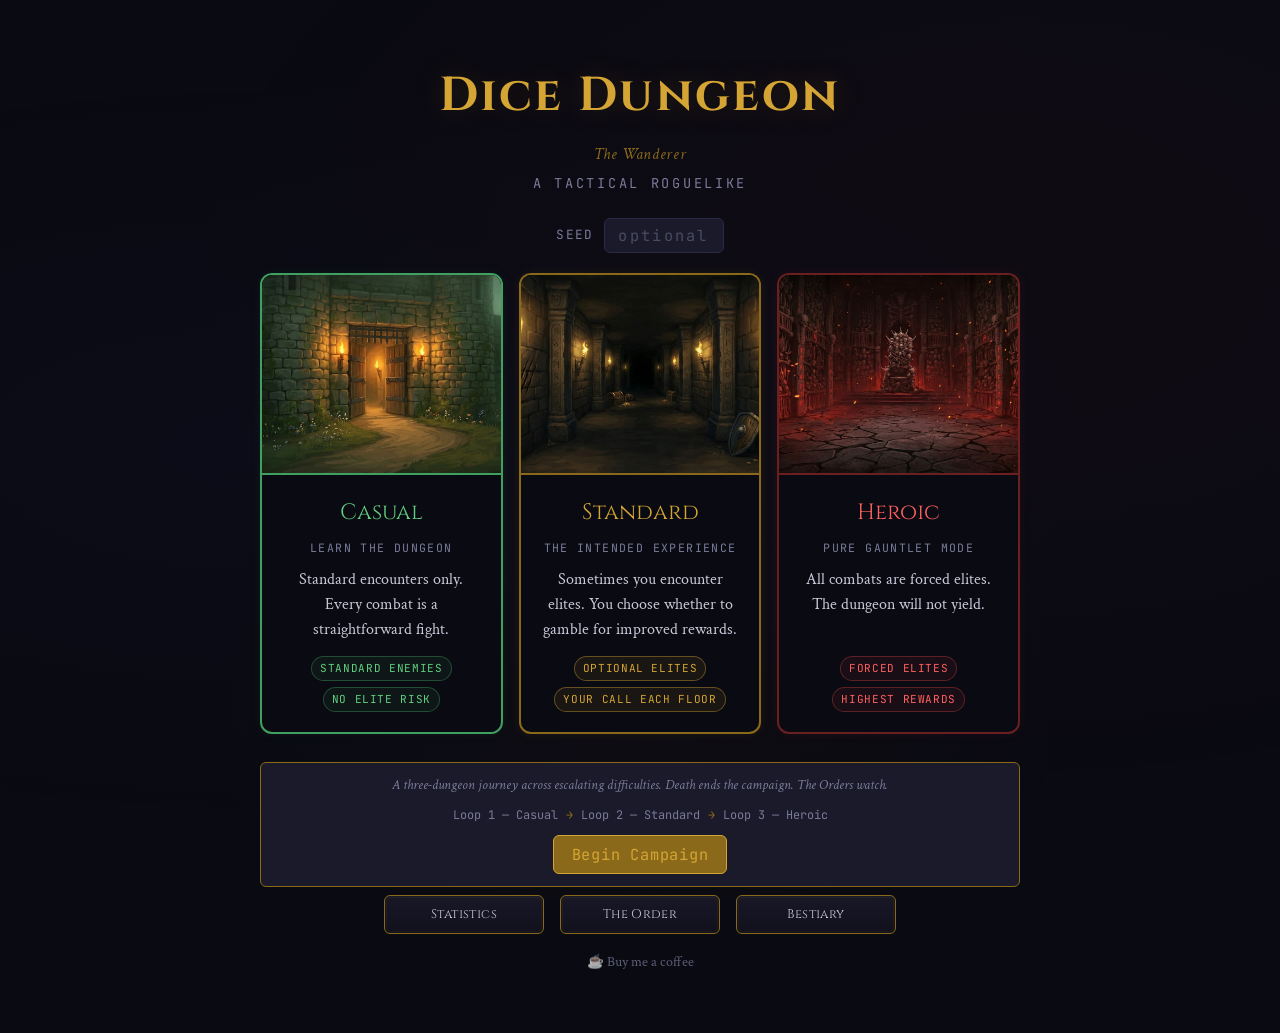
==== commit 14001300: "Clean up docs folder: remove obsolete files, merge and condense - Deleted obsolete design specs that" ====
--- a/index.html
+++ b/index.html
@@ -93,6 +93,7 @@
                 <span class="start-nav-label">Bestiary</span>
             </button>
         </div>
+        <a class="support-link" href="https://buymeacoffee.com/YOURNAME" target="_blank" rel="noopener">☕ Buy me a coffee</a>
     </div>
 </div>
 
@@ -401,6 +402,7 @@
             <button class="btn btn-primary" onclick="Game.backToStart()">Try Again</button>
             <button class="btn" onclick="IssueReport.show()" style="font-size:0.8em; padding:5px 10px;">🐛</button>
         </div>
+        <a class="support-link" href="https://buymeacoffee.com/YOURNAME" target="_blank" rel="noopener">☕ Buy me a coffee</a>
     </div>
 </div>
 
--- a/style.css
+++ b/style.css
@@ -1060,6 +1060,18 @@
 .gameover-screen h2.defeat { color: var(--red); }
 .gameover-screen h2.victory { color: var(--gold); text-shadow: 0 0 20px rgba(212,165,52,0.3); }
 
+.support-link {
+    display: block;
+    margin-top: 18px;
+    font-family: var(--font-body);
+    font-size: var(--text-sm);
+    color: var(--text-dim);
+    text-decoration: none;
+    opacity: 0.75;
+    transition: opacity 0.15s, color 0.15s;
+}
+.support-link:hover { opacity: 1; color: var(--gold); }
+
 .final-stats {
     background: var(--bg-surface);
     border: 1px solid var(--border);
@@ -3940,6 +3952,68 @@
   font-style: italic;
   line-height: 1.7;
   color: #6b5020;
+}
+
+.order-codex-nav-grid {
+  display: flex;
+  flex-direction: column;
+  gap: 10px;
+  margin-top: 8px;
+}
+
+.order-codex-nav-entry {
+  display: flex;
+  align-items: center;
+  gap: 14px;
+  padding: 10px 14px;
+  background: rgba(139, 105, 20, 0.08);
+  border: 1px solid rgba(139, 105, 20, 0.25);
+  border-radius: 4px;
+  cursor: pointer;
+  transition: background 0.15s, border-color 0.15s;
+}
+
+.order-codex-nav-entry:hover {
+  background: rgba(139, 105, 20, 0.18);
+  border-color: rgba(139, 105, 20, 0.5);
+}
+
+.order-codex-nav-badge {
+  width: 40px;
+  height: 40px;
+  object-fit: contain;
+  opacity: 0.85;
+  flex-shrink: 0;
+}
+
+.order-codex-nav-glyph {
+  width: 40px;
+  height: 40px;
+  display: flex;
+  align-items: center;
+  justify-content: center;
+  font-size: 1.4em;
+  color: #8b6914;
+  flex-shrink: 0;
+}
+
+.order-codex-nav-text {
+  display: flex;
+  flex-direction: column;
+  gap: 2px;
+}
+
+.order-codex-nav-name {
+  font-family: var(--font-heading);
+  font-size: 0.95em;
+  color: #c8a44a;
+}
+
+.order-codex-nav-tier {
+  font-family: var(--font-body);
+  font-size: 0.78em;
+  color: #8b6914;
+  font-style: italic;
 }
 
 /* ── Responsive ── */
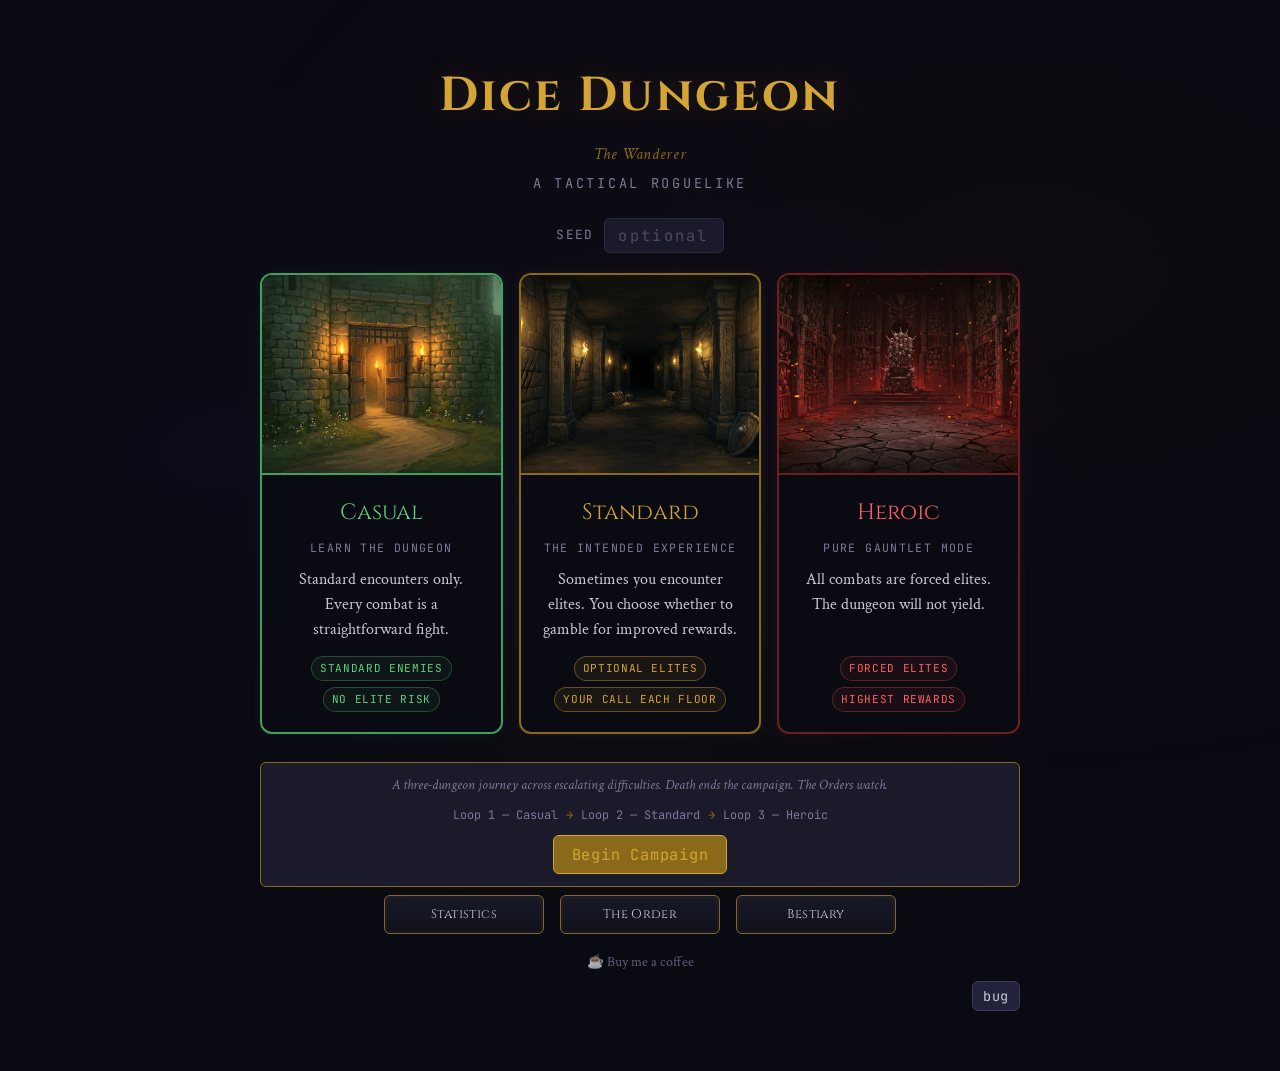
==== commit 87df3989: "Simplify combat header: show Floor, HP, Gold only Removes Lvl, XP, and Dice stats from the combat sc" ====
--- a/index.html
+++ b/index.html
@@ -94,6 +94,9 @@
             </button>
         </div>
         <a class="support-link" href="https://buymeacoffee.com/YOURNAME" target="_blank" rel="noopener">☕ Buy me a coffee</a>
+        <div style="text-align:right; margin-top:8px;">
+            <button class="btn" onclick="IssueReport.show()" style="font-size:0.8em; padding:5px 10px;">bug</button>
+        </div>
     </div>
 </div>
 
@@ -191,10 +194,7 @@
         <div class="header-title">Dice Dungeon</div>
         <div class="stats-row">
             <div class="stat-item"><span class="stat-label">Floor</span><span class="stat-val" id="s-floor">1</span></div>
-            <div class="stat-item"><span class="stat-label">Lvl</span><span class="stat-val" id="s-level">1</span></div>
-            <div class="stat-item"><span class="stat-label">XP</span><span class="stat-val" id="s-xp">0/50</span></div>
             <div class="stat-item"><span class="stat-label">HP</span><span class="stat-val hp" id="s-hp">50/50</span></div>
-            <div class="stat-item"><span class="stat-label">Dice</span><span class="stat-val" id="s-dice">3/4</span></div>
             <div class="stat-item"><span class="stat-label">Gold</span><span class="stat-val gold" id="s-gold">0</span></div>
         </div>
         <div class="header-btns">
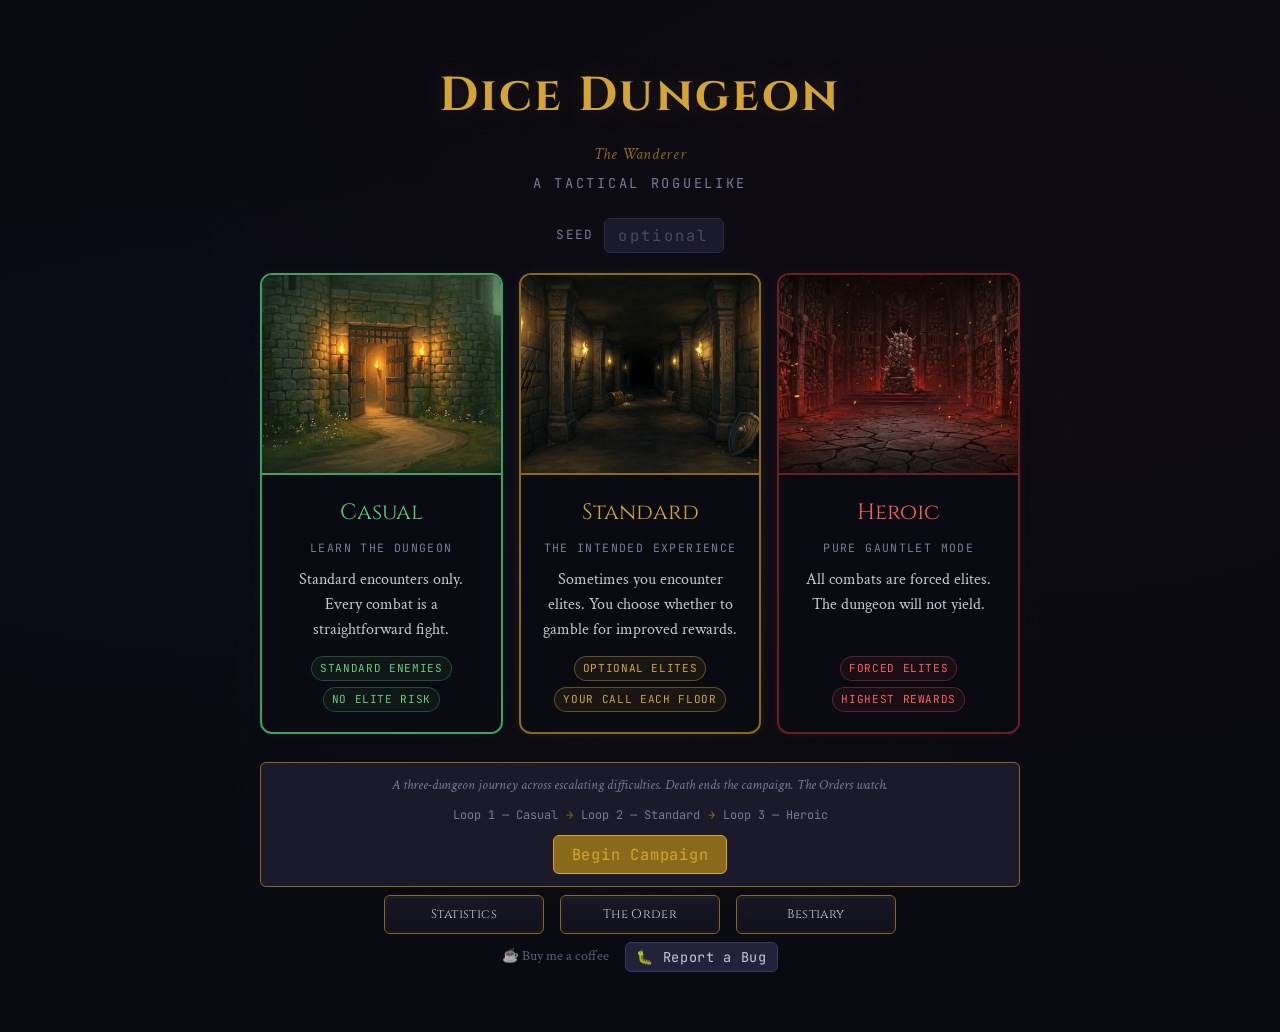
==== commit f1f5050e: "Move bug report button inline with Buy me a coffee on start screen Co-Authored-By: Claude Sonnet 4.6" ====
--- a/index.html
+++ b/index.html
@@ -93,9 +93,9 @@
                 <span class="start-nav-label">Bestiary</span>
             </button>
         </div>
-        <a class="support-link" href="https://buymeacoffee.com/YOURNAME" target="_blank" rel="noopener">☕ Buy me a coffee</a>
-        <div style="text-align:right; margin-top:8px;">
-            <button class="btn" onclick="IssueReport.show()" style="font-size:0.8em; padding:5px 10px;">bug</button>
+        <div style="display:flex; justify-content:center; align-items:center; gap:16px; margin-top:8px;">
+            <a class="support-link" style="display:inline; margin-top:0;" href="https://buymeacoffee.com/YOURNAME" target="_blank" rel="noopener">☕ Buy me a coffee</a>
+            <button class="btn" onclick="IssueReport.show()" style="font-size:0.8em; padding:5px 10px;">🐛 Report a Bug</button>
         </div>
     </div>
 </div>
@@ -156,6 +156,9 @@
             <button class="dev-only" onclick="Bestiary.revealAll()" style="margin:6px 12px 2px;padding:4px 10px;font-size:0.75rem;font-family:var(--font-data);background:#7a2020;color:#f5e6c8;border:1px solid #5a1010;border-radius:3px;cursor:pointer;width:calc(100% - 24px)">[DEV] Reveal All</button>
             <div class="bestiary-index-count" id="bestiary-index-count">— entries</div>
             <div class="bestiary-index-list" id="bestiary-index-list"></div>
+            <div style="padding:8px 12px; text-align:right;">
+                <button class="btn" onclick="IssueReport.show()" style="font-size:0.8em; padding:5px 10px;">bug</button>
+            </div>
         </aside>
         <main class="bestiary-page" id="bestiary-page">
             <div class="bestiary-parchment" id="bestiary-parchment">
@@ -426,6 +429,14 @@
             <button class="btn btn-primary" id="consumable-confirm-yes">Use</button>
             <button class="btn" id="consumable-confirm-no">Cancel</button>
         </div>
+    </div>
+</div>
+
+<!-- ═══════════ ORDER TIER POPUP ═══════════ -->
+<div id="order-tier-popup" style="display:none; position:fixed; inset:0; z-index:300; background:rgba(0,0,0,0.82);">
+    <div class="otp-box">
+        <div id="otp-content"></div>
+        <button class="btn otp-btn" id="otp-continue">Continue</button>
     </div>
 </div>
 
--- a/style.css
+++ b/style.css
@@ -1693,6 +1693,59 @@
     margin-bottom: 16px;
 }
 
+/* ── Order Tier Popup ── */
+#order-tier-popup {
+    align-items: center;
+    justify-content: center;
+}
+.otp-box {
+    background: var(--surface);
+    border: 1px solid var(--border);
+    border-radius: 12px;
+    padding: 28px 24px;
+    max-width: 360px;
+    width: 90%;
+    text-align: center;
+    box-shadow: 0 8px 40px rgba(0,0,0,0.6);
+}
+.otp-unlock {
+    margin-bottom: 16px;
+    padding: 16px;
+    border: 1px solid;
+    border-radius: 8px;
+    background: rgba(255,255,255,0.03);
+}
+.otp-unlock:last-of-type { margin-bottom: 20px; }
+.otp-order-name {
+    font-family: var(--font-heading);
+    font-size: var(--text-lg);
+    font-weight: 700;
+    margin-bottom: 8px;
+    letter-spacing: 0.05em;
+}
+.otp-tier-badge {
+    display: inline-block;
+    font-family: var(--font-data);
+    font-size: var(--text-sm);
+    font-weight: 600;
+    padding: 3px 12px;
+    border: 1px solid;
+    border-radius: 20px;
+    margin-bottom: 10px;
+    letter-spacing: 0.08em;
+    text-transform: uppercase;
+}
+.otp-bonus-desc {
+    font-family: var(--font-body);
+    font-size: var(--text-base);
+    color: var(--text-dim);
+    line-height: 1.4;
+}
+.otp-btn {
+    width: 100%;
+    margin-top: 4px;
+}
+
 /* ── Campaign favor in battle summary ── */
 .bs-favor-order {
     padding: 8px 0;
@@ -2296,6 +2349,38 @@
 .sd-face-left   { transform: rotateY(-90deg) translateZ(155px); }
 .sd-face-top    { transform: rotateX(-90deg) translateZ(155px); }
 .sd-face-bottom { transform: rotateX(90deg) translateZ(155px); }
+
+/* Face tier pips */
+.sd-face-tier {
+    position: absolute;
+    bottom: 14px; left: 50%; transform: translateX(-50%);
+    display: flex; gap: 8px; align-items: center;
+    padding: 6px 12px;
+    cursor: pointer; z-index: 2;
+    transition: opacity .15s;
+}
+.sd-face-tier:hover .sd-tier-pip { transform: scale(1.25); }
+.sd-tier-pip {
+    width: 8px; height: 8px; border-radius: 50%;
+    background: rgba(255,255,255,0.12);
+    transition: background .25s, box-shadow .25s, transform .15s;
+}
+
+/* Tier detail in detail bar */
+.sd-tier-list {
+    display: flex; flex-direction: column; gap: 3px;
+    margin-top: 4px;
+}
+.sd-tier-row {
+    display: flex; align-items: center; gap: 8px;
+    font-family: var(--font-body); font-size: 11px;
+    transition: color .2s;
+}
+.sd-tier-num {
+    font-family: var(--font-data); font-size: 9px; font-weight: bold;
+    min-width: 18px; opacity: 0.7;
+}
+.sd-tier-earned { font-weight: 600; }
 
 /* Nodes */
 .sd-nodes { position: absolute; inset: 0; }
